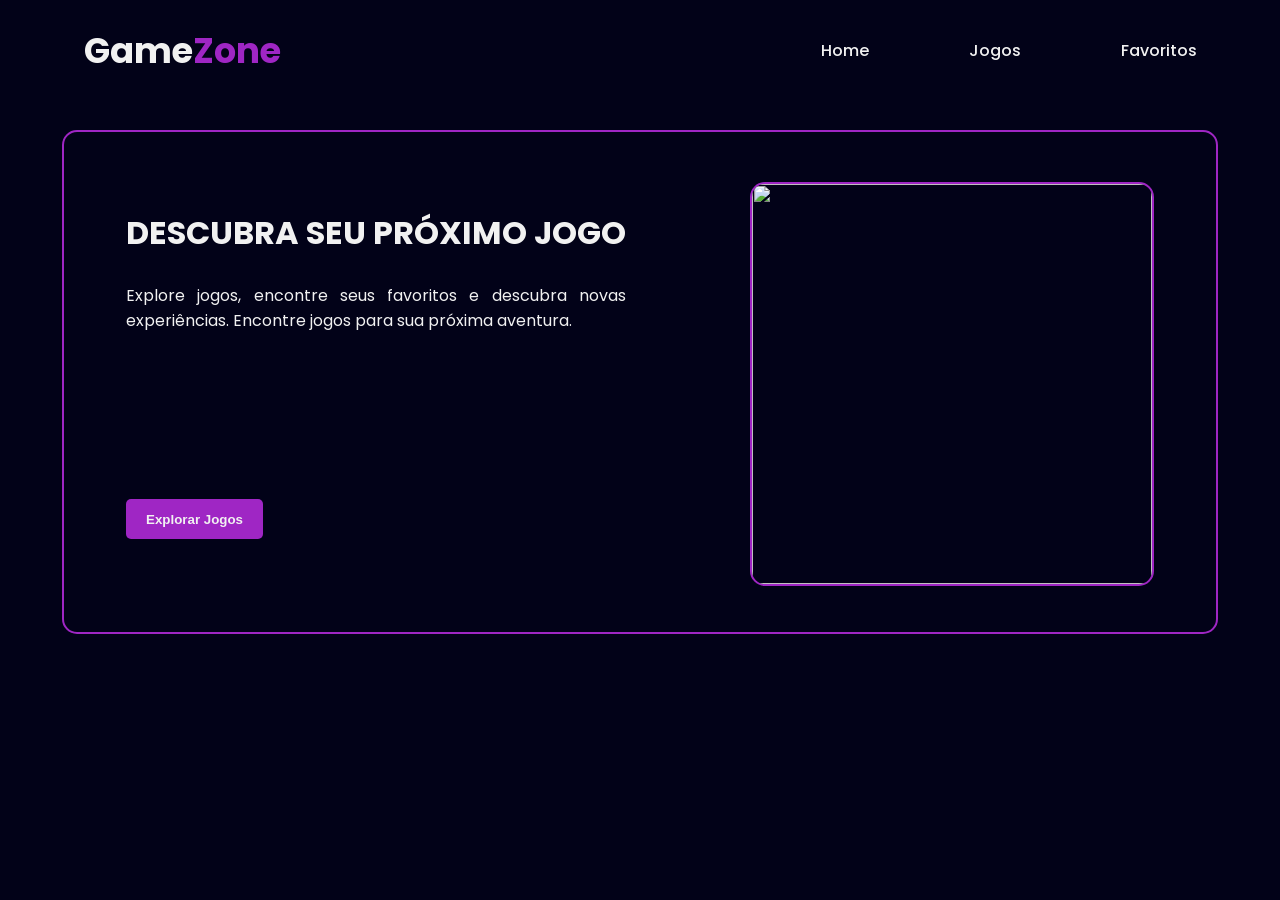
==== index.html @ 62767de3 "Header e Hero principal" ====
<!DOCTYPE html>
<html lang="pt-BR">
<head>
    <meta charset="UTF-8">
    <meta name="viewport" content="width=device-width, initial-scale=1.0">
    <title>GameZone</title>
    <link rel="stylesheet" href="style.css">
    <link rel="preconnect" href="https://fonts.googleapis.com">
    <link rel="preconnect" href="https://fonts.gstatic.com" crossorigin>
    <link href="https://fonts.googleapis.com/css2?family=Poppins:ital,wght@0,100;0,200;0,300;0,400;0,500;0,600;0,700;0,800;0,900;1,100;1,200;1,300;1,400;1,500;1,600;1,700;1,800;1,900&display=swap" rel="stylesheet">
</head>
<body>
    <header>
        <h1 class="texto-logo">Game<span>Zone</span></h1>
        <nav>  
            <ul class="lista-links">
                <li><a  class="link-paginas" href="index.html">Home</a></li>
                <li><a  class="link-paginas" href="pages/jogos.html">Jogos</a></li>
                <li><a  class="link-paginas" href="pages/favoritos.html">Favoritos</a></li>
            </ul>
        </nav>
    </header>

    <main>
        <section class="banner-explorar">
            <div class="conteudo-explorar">
                <h2>DESCUBRA SEU PRÓXIMO JOGO</h2>
                <p>Explore jogos, encontre seus favoritos e descubra novas experiências. Encontre jogos para sua próxima aventura.</p>

                <button class="btn"> Explorar Jogos</button>
            </div>
            <img src="" alt="" class="img-jogoExplorar">
        </section>
        
    </main>
   


</body>
</html
---- style.css ----
body{
    margin: 0;
    padding: 0;
    font-family: 'poppins';
    background-color: #020218;
    color: #f1f1f1;
}

span{
    color: rgb(159, 38, 196);
}

header{
    display: flex;
    justify-content: center;
    align-items: center;
    gap: 500px;
}

.texto-logo{
    font-weight: 700;
    font-size: 2.2em;
}

.lista-links{
    display: flex;
    gap: 100px;
    list-style: none;
}
.link-paginas{
    text-decoration: none;
    color: #f1f1f1;
    font-weight: 500;
    transition: all 0.5s;
}

.link-paginas:hover{
    color: #878787;
}

.banner-explorar{
    height: 500px;
    width: 90%;
    margin: 30px auto;
    border: solid 2px ;
    border-color:  rgb(159, 38, 196);
    border-radius: 15px;
    display: flex;
    justify-content: space-around;
}

.conteudo-explorar{
    margin-top: 50px;
}

.conteudo-explorar h2{
  font-size: 2em;
}

.conteudo-explorar p{
  max-width: 500px;
  text-align: justify;
}

.conteudo-explorar button{
    background-color:  rgb(159, 38, 196);
    border: none;
    border-radius: 5px;
    height: 40px;
    color: #f1f1f1;
    padding: 5px 20px;
    margin-top: 150px;
    transition: all 0.5s;
    font-weight: bold;
}

.conteudo-explorar button:hover{
    color: rgb(159, 38, 196);
    background-color: #dbdbdb;
    border: solid 3px;
    border-color: rgb(159, 38, 196);
    border-radius: 15px 10px;
}

.img-jogoExplorar{
    border: solid 2px ;
    border-color:  rgb(159, 38, 196);
    border-radius: 15px;
    height: 400px;
    width: 400px;
    margin-top: 50px;
}
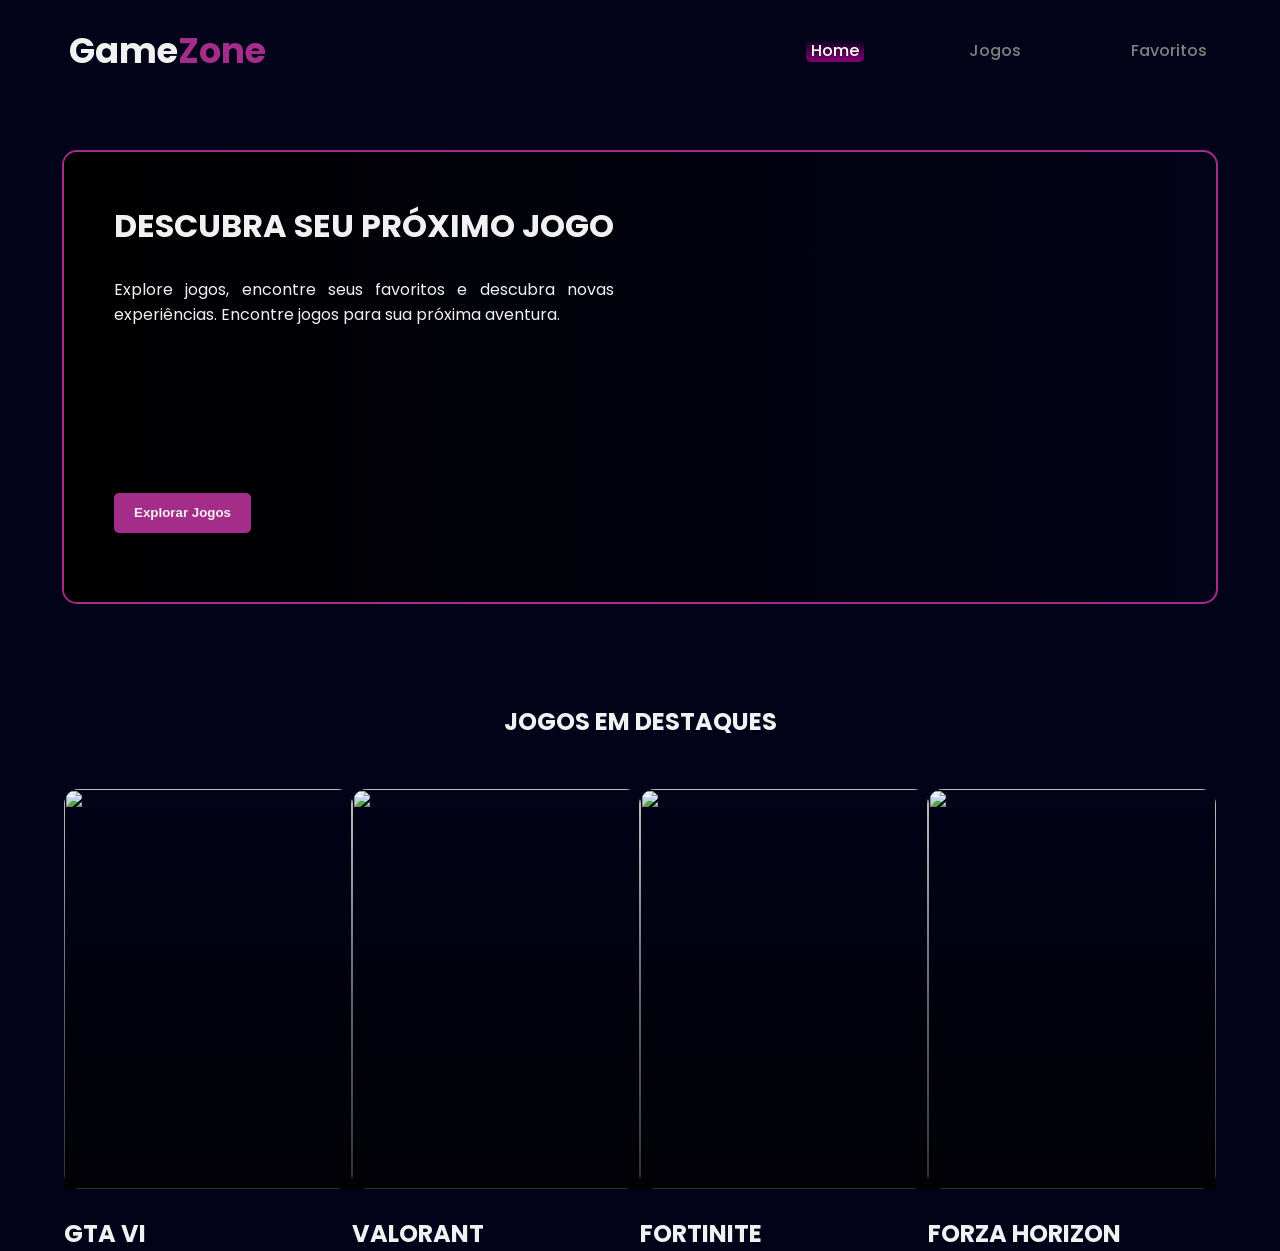
==== commit 21c4d839: "Inicio dos Cards Destaques" ====
--- a/index.html
+++ b/index.html
@@ -14,7 +14,7 @@
         <h1 class="texto-logo">Game<span>Zone</span></h1>
         <nav>  
             <ul class="lista-links">
-                <li><a  class="link-paginas" href="index.html">Home</a></li>
+                <li><a  class="link-paginas ativado" href="index.html">Home</a></li>
                 <li><a  class="link-paginas" href="pages/jogos.html">Jogos</a></li>
                 <li><a  class="link-paginas" href="pages/favoritos.html">Favoritos</a></li>
             </ul>
@@ -29,7 +29,36 @@
 
                 <button class="btn"> Explorar Jogos</button>
             </div>
-            <img src="" alt="" class="img-jogoExplorar">
+        </section>
+
+        <section class="destaques">
+            <h1>JOGOS EM DESTAQUES</h1>
+
+            <article class="cards">
+                <div class="card">
+                    <img src="https://viciados.net/wp-content/uploads/2025/11/GTA-VI-Grand-Theft-Auto-6-Rockstar-Games-Jason-Lucia-Wallpaper-2026-797x448.webp" alt="">
+                    <h2>GTA VI</h2>
+                    <p></p>
+                </div>
+
+                 <div class="card">
+                    <img src="https://i.pinimg.com/736x/05/c6/fc/05c6fcea32c3cf00f5d2c19be14c3beb.jpg" alt="">
+                    <h2>VALORANT</h2>
+                    <p></p>
+                </div>
+
+                <div class="card">
+                    <img src="https://m.media-amazon.com/images/M/MV5BOWJlODRkMDMtYjAxNy00NDEzLTk1MTctZmUyMjc2OTM0N2EwXkEyXkFqcGc@._V1_FMjpg_UX1000_.jpg" alt="">
+                    <h2>FORTINITE</h2>
+                    <p></p>
+                </div>
+
+                <div class="card">
+                    <img src="https://encrypted-tbn0.gstatic.com/images?q=tbn:ANd9GcR3tabDHJ6jqEUUNy_Fo7VwoREbiiMvBc53QCFkuirrHg&s=10" alt="">
+                    <h2>FORZA HORIZON</h2>
+                    <p></p>
+                </div>
+            </article>
         </section>
         
     </main>
--- a/style.css
+++ b/style.css
@@ -7,7 +7,7 @@
 }
 
 span{
-    color: rgb(159, 38, 196);
+    color: #a42d8a;
 }
 
 header{
@@ -29,28 +29,51 @@
 }
 .link-paginas{
     text-decoration: none;
-    color: #f1f1f1;
+    color: #828181;
     font-weight: 500;
     transition: all 0.5s;
+    padding: 0px 5px;
+    border-radius: 5px;
 }
 
 .link-paginas:hover{
-    color: #878787;
+    color: #ffffff;
+    background-image:  linear-gradient(to top,#65636584, #18021100);
+}
+.ativado{
+    color: #ffffff;
+    background-image:  linear-gradient(to top,#ff00c884, #02021800);
 }
 
+.ativado:hover{
+    color: #ffffff;
+    background-image:  linear-gradient(to top,#ff00c884, #02021800);
+}
 .banner-explorar{
-    height: 500px;
+    position: relative;
+    height: 450px;
     width: 90%;
-    margin: 30px auto;
-    border: solid 2px ;
-    border-color:  rgb(159, 38, 196);
+    margin: 50px auto;
+    border: solid 2px;
+    border-color:#a42d8a;
     border-radius: 15px;
-    display: flex;
-    justify-content: space-around;
+    background-image: url(https://cdn.europosters.eu/image/hp/77631.jpg);
+    background-size: cover;
+    background-position: center;
+    overflow: hidden;
+}
+
+.banner-explorar::before{
+    content: "";
+    position: absolute;
+    inset: 0;
+    background: linear-gradient(to right, rgba(0, 0, 0, 1),rgba(0, 0, 0, 0.5),rgba(0, 0, 0, 0));
 }
 
 .conteudo-explorar{
-    margin-top: 50px;
+    position: relative;
+    z-index: 1;
+    margin: 50px 50px;
 }
 
 .conteudo-explorar h2{
@@ -63,7 +86,7 @@
 }
 
 .conteudo-explorar button{
-    background-color:  rgb(159, 38, 196);
+    background-color: #a42d8a;
     border: none;
     border-radius: 5px;
     height: 40px;
@@ -75,18 +98,60 @@
 }
 
 .conteudo-explorar button:hover{
-    color: rgb(159, 38, 196);
-    background-color: #dbdbdb;
+    color: rgb(255, 255, 255);
+    background-color: #dbdbdb00;
     border: solid 3px;
-    border-color: rgb(159, 38, 196);
+    border-color: rgb(251, 249, 252);
     border-radius: 15px 10px;
 }
 
-.img-jogoExplorar{
-    border: solid 2px ;
-    border-color:  rgb(159, 38, 196);
+.destaques{
+    width: 90%;
+    margin: 0 auto;
+}
+
+.destaques h1{
+    text-align: center;
+    margin-top: 100px;
+}
+
+.cards{
+    display: flex;
+    justify-content: space-around;    
+    margin-top: 50px;
+}
+
+.card{
+    width: 300px;
     border-radius: 15px;
     height: 400px;
-    width: 400px;
-    margin-top: 50px;
+    position: relative;
+}
+
+.card::before{
+    content: "";
+    position: absolute;
+    inset: 0;
+    background: linear-gradient(to top, rgba(0, 0, 0, 0.75),rgba(0, 0, 0, 0.45),rgba(0, 0, 0, 0));
+    z-index: 1;
+}
+
+.card img {
+    width: 100%;
+    height: 400px;
+    object-fit: cover;
+    object-position: center;
+    border-radius: 15px;
+    transition: filter 0.3s ease; 
+    filter: blur(0px);
+    z-index: 0;
+    
+}
+.card:hover img{
+    filter: blur(5px);
+}
+
+
+.card h2{
+    
 }
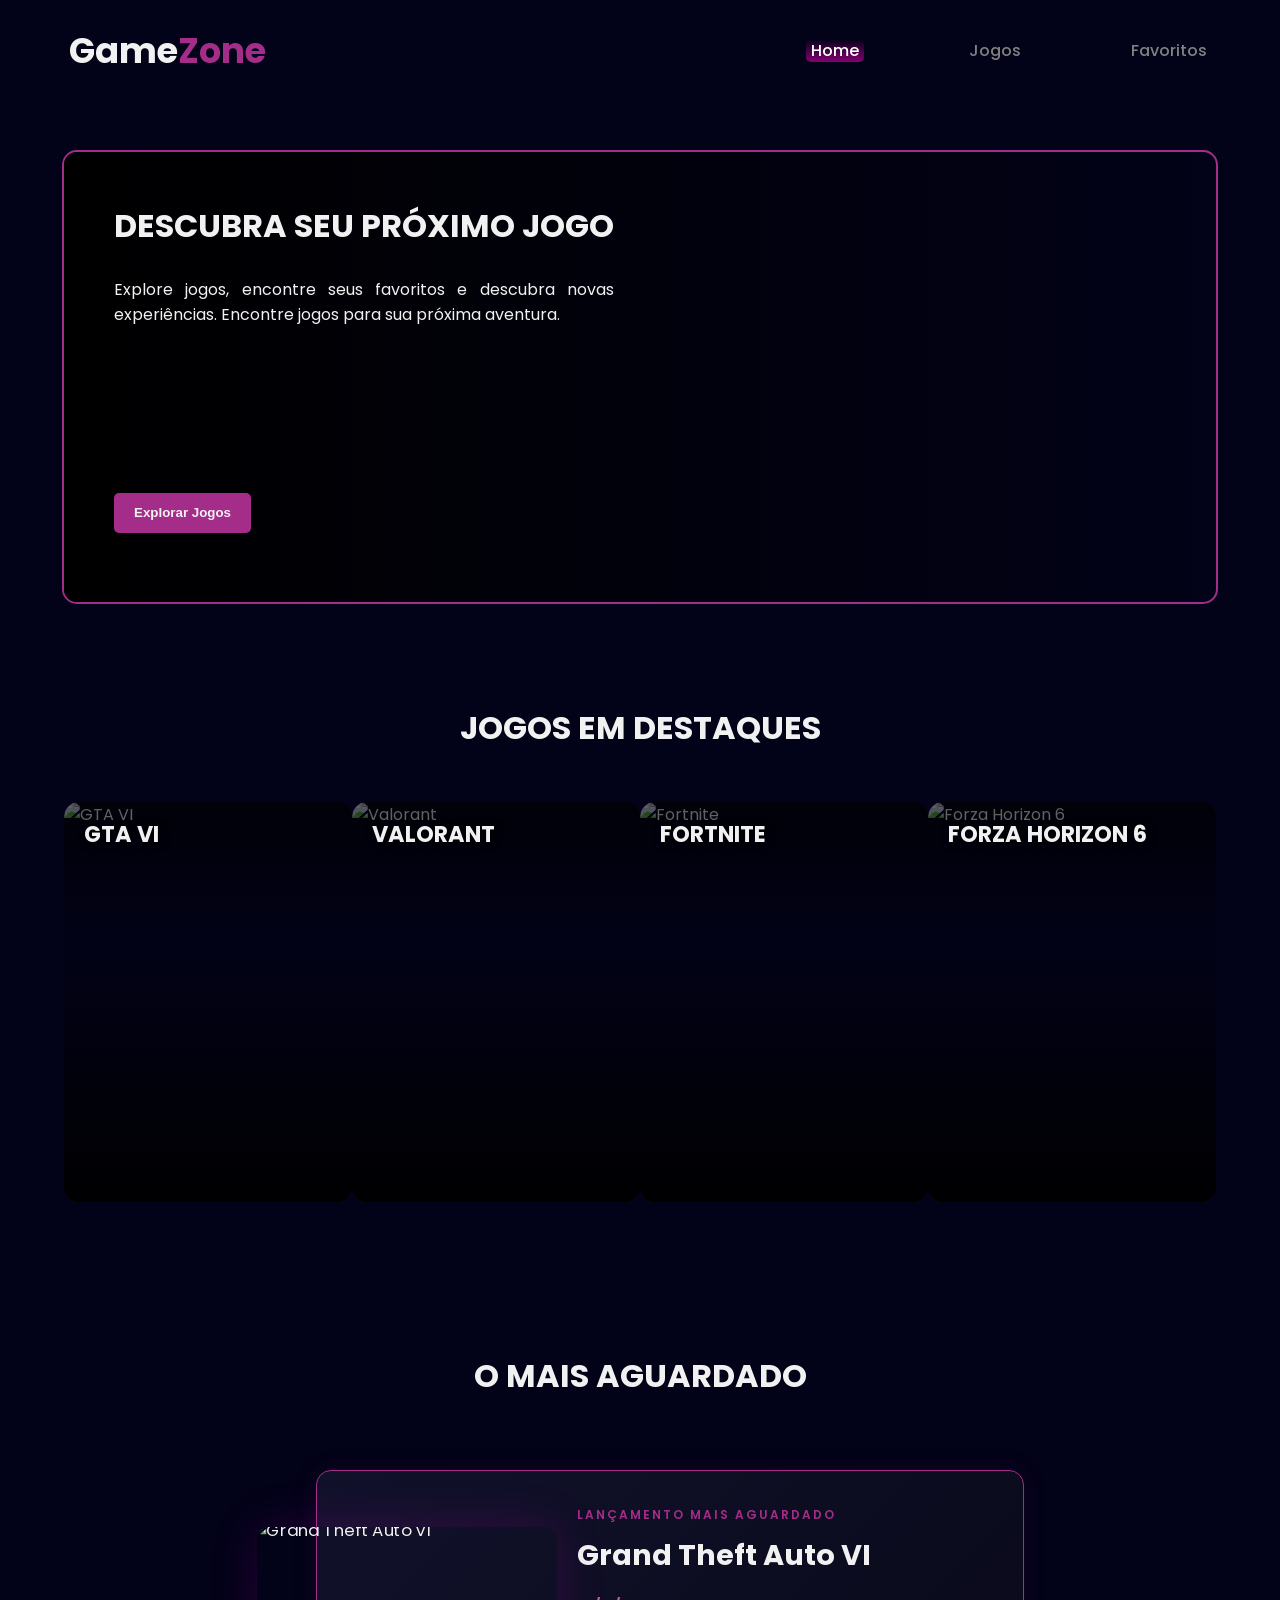
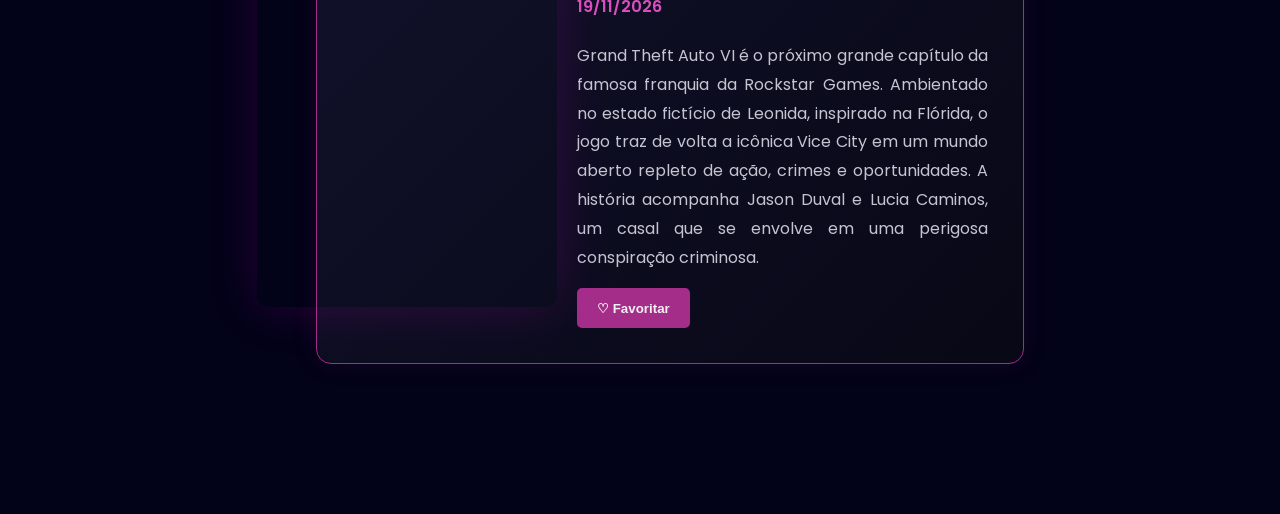
==== commit a42f032e: "Cards finalizados, Nova Section GTA VI, finalizada" ====
--- a/index.html
+++ b/index.html
@@ -1,3 +1,4 @@
+
 <!DOCTYPE html>
 <html lang="pt-BR">
 <head>
@@ -12,11 +13,11 @@
 <body>
     <header>
         <h1 class="texto-logo">Game<span>Zone</span></h1>
-        <nav>  
+        <nav>
             <ul class="lista-links">
-                <li><a  class="link-paginas ativado" href="index.html">Home</a></li>
-                <li><a  class="link-paginas" href="pages/jogos.html">Jogos</a></li>
-                <li><a  class="link-paginas" href="pages/favoritos.html">Favoritos</a></li>
+                <li><a class="link-paginas ativado" href="index.html">Home</a></li>
+                <li><a class="link-paginas" href="pages/jogos.html">Jogos</a></li>
+                <li><a class="link-paginas" href="pages/favoritos.html">Favoritos</a></li>
             </ul>
         </nav>
     </header>
@@ -27,43 +28,65 @@
                 <h2>DESCUBRA SEU PRÓXIMO JOGO</h2>
                 <p>Explore jogos, encontre seus favoritos e descubra novas experiências. Encontre jogos para sua próxima aventura.</p>
 
-                <button class="btn"> Explorar Jogos</button>
+                <button class="btn">Explorar Jogos</button>
             </div>
         </section>
 
         <section class="destaques">
-            <h1>JOGOS EM DESTAQUES</h1>
+            <h2 class="titulo-section">JOGOS EM DESTAQUES</h2>
 
             <article class="cards">
-                <div class="card">
-                    <img src="https://viciados.net/wp-content/uploads/2025/11/GTA-VI-Grand-Theft-Auto-6-Rockstar-Games-Jason-Lucia-Wallpaper-2026-797x448.webp" alt="">
+                <div class="card" data-jogo="gta-vi">
+                    <img src="https://viciados.net/wp-content/uploads/2025/11/GTA-VI-Grand-Theft-Auto-6-Rockstar-Games-Jason-Lucia-Wallpaper-2026-797x448.webp" alt="GTA VI">
                     <h2>GTA VI</h2>
-                    <p></p>
+                    <p>Explore Vice City com Jason e Lucia em uma aventura de mundo aberto repleta de crimes, ação e perigos.</p>
+                    <button class="btn-favorito" type="button" data-jogo="gta-vi">♡ Favoritar</button>
                 </div>
 
-                 <div class="card">
-                    <img src="https://i.pinimg.com/736x/05/c6/fc/05c6fcea32c3cf00f5d2c19be14c3beb.jpg" alt="">
+                <div class="card" data-jogo="valorant">
+                    <img src="https://m.media-amazon.com/images/M/MV5BZmQwMjQ2ZTUtZmM5MC00MTdkLWIxYzgtODU1NzQ4Zjg4NmMxXkEyXkFqcGc@._V1_.jpg" alt="Valorant">
                     <h2>VALORANT</h2>
-                    <p></p>
+                    <p>Forme sua equipe, escolha um agente com habilidades únicas e dispute partidas táticas de tiro.</p>
+                    <button class="btn-favorito" type="button" data-jogo="valorant">♡ Favoritar</button>
                 </div>
 
-                <div class="card">
-                    <img src="https://m.media-amazon.com/images/M/MV5BOWJlODRkMDMtYjAxNy00NDEzLTk1MTctZmUyMjc2OTM0N2EwXkEyXkFqcGc@._V1_FMjpg_UX1000_.jpg" alt="">
-                    <h2>FORTINITE</h2>
-                    <p></p>
+                <div class="card" data-jogo="fortnite">
+                    <img src="https://m.media-amazon.com/images/M/MV5BOWJlODRkMDMtYjAxNy00NDEzLTk1MTctZmUyMjc2OTM0N2EwXkEyXkFqcGc@._V1_FMjpg_UX1000_.jpg" alt="Fortnite">
+                    <h2>FORTNITE</h2>
+                    <p>Caia na ilha, encontre equipamentos, enfrente outros jogadores e lute para ser o último sobrevivente.</p>
+                    <button class="btn-favorito" type="button" data-jogo="fortnite">♡ Favoritar</button>
                 </div>
 
-                <div class="card">
-                    <img src="https://encrypted-tbn0.gstatic.com/images?q=tbn:ANd9GcR3tabDHJ6jqEUUNy_Fo7VwoREbiiMvBc53QCFkuirrHg&s=10" alt="">
-                    <h2>FORZA HORIZON</h2>
-                    <p></p>
+                <div class="card" data-jogo="forza-horizon-6">
+                    <img src="https://encrypted-tbn0.gstatic.com/images?q=tbn:ANd9GcR3tabDHJ6jqEUUNy_Fo7VwoREbiiMvBc53QCFkuirrHg&s=10" alt="Forza Horizon 6">
+                    <h2>FORZA HORIZON 6</h2>
+                    <p>Explore cenários impressionantes, dirija carros incríveis e participe de corridas e desafios automobilísticos.</p>
+                    <button class="btn-favorito" type="button" data-jogo="forza-horizon-6">♡ Favoritar</button>
                 </div>
             </article>
         </section>
-        
+
+        <section class="jogo-Mais-Aguardado">
+            <h2 class="titulo-section">O MAIS AGUARDADO</h2>
+
+            <div class="painel-jogo">
+                <div class="painel-img">
+                    <img src="https://www.rockstargames.com/VI/_next/static/media/Official_Cover_Art_landscape.12.uu2irr.2_a.jpg?akim=1&imdensity=1&imwidth=640" alt="Grand Theft Auto VI">
+                </div>
+
+                <div class="panel-conteudo">
+                    <span class="categoria-jogo">LANÇAMENTO MAIS AGUARDADO</span>
+                    <h2>Grand Theft Auto VI</h2>
+
+                    <p class="data-lancamento">19/11/2026</p>
+
+                    <p>
+                        Grand Theft Auto VI é o próximo grande capítulo da famosa franquia da Rockstar Games. Ambientado no estado fictício de Leonida, inspirado na Flórida, o jogo traz de volta a icônica Vice City em um mundo aberto repleto de ação, crimes e oportunidades. A história acompanha Jason Duval e Lucia Caminos, um casal que se envolve em uma perigosa conspiração criminosa.
+                    </p>
+                    <button class="btn">♡ Favoritar</button>
+                </div>
+            </div>
+        </section>
     </main>
-   
-
-
 </body>
-</html+</html>
--- a/style.css
+++ b/style.css
@@ -1,3 +1,4 @@
+
 body{
     margin: 0;
     padding: 0;
@@ -27,6 +28,7 @@
     gap: 100px;
     list-style: none;
 }
+
 .link-paginas{
     text-decoration: none;
     color: #828181;
@@ -38,17 +40,19 @@
 
 .link-paginas:hover{
     color: #ffffff;
-    background-image:  linear-gradient(to top,#65636584, #18021100);
-}
+    background-image: linear-gradient(to top,#65636584, #18021100);
+}
+
 .ativado{
     color: #ffffff;
-    background-image:  linear-gradient(to top,#ff00c884, #02021800);
+    background-image: linear-gradient(to top,#ff00c884, #02021800);
 }
 
 .ativado:hover{
     color: #ffffff;
-    background-image:  linear-gradient(to top,#ff00c884, #02021800);
-}
+    background-image: linear-gradient(to top,#ff00c884, #02021800);
+}
+
 .banner-explorar{
     position: relative;
     height: 450px;
@@ -77,27 +81,31 @@
 }
 
 .conteudo-explorar h2{
-  font-size: 2em;
+    font-size: 2em;
 }
 
 .conteudo-explorar p{
-  max-width: 500px;
-  text-align: justify;
+    max-width: 500px;
+    text-align: justify;
 }
 
 .conteudo-explorar button{
+    margin-top: 150px;
+}
+
+.btn{
     background-color: #a42d8a;
     border: none;
     border-radius: 5px;
     height: 40px;
     color: #f1f1f1;
     padding: 5px 20px;
-    margin-top: 150px;
     transition: all 0.5s;
     font-weight: bold;
-}
-
-.conteudo-explorar button:hover{
+    cursor: pointer;
+}
+
+.btn:hover{
     color: rgb(255, 255, 255);
     background-color: #dbdbdb00;
     border: solid 3px;
@@ -110,14 +118,15 @@
     margin: 0 auto;
 }
 
-.destaques h1{
+.titulo-section{
     text-align: center;
     margin-top: 100px;
+    font-size: 2em;
 }
 
 .cards{
     display: flex;
-    justify-content: space-around;    
+    justify-content: space-around;
     margin-top: 50px;
 }
 
@@ -126,32 +135,177 @@
     border-radius: 15px;
     height: 400px;
     position: relative;
+    overflow: hidden;
+    transition: box-shadow 0.3s ease, transform 0.3s ease;
+}
+
+.card:hover{
+    box-shadow: 8px 8px 30px rgba(255, 1, 225, 0.25);
+    transform: translateY(-5px);
 }
 
 .card::before{
     content: "";
     position: absolute;
     inset: 0;
-    background: linear-gradient(to top, rgba(0, 0, 0, 0.75),rgba(0, 0, 0, 0.45),rgba(0, 0, 0, 0));
+    background: linear-gradient(
+        to bottom,
+        rgba(0, 0, 0, 0.65),
+        rgba(0, 0, 0, 0.05) 35%,
+        rgba(0, 0, 0, 0.3) 55%,
+        rgba(0, 0, 0, 0.95)
+    );
     z-index: 1;
-}
-
-.card img {
+    pointer-events: none;
+}
+
+.card img{
     width: 100%;
     height: 400px;
     object-fit: cover;
     object-position: center;
     border-radius: 15px;
-    transition: filter 0.3s ease; 
-    filter: blur(0px);
-    z-index: 0;
-    
-}
+    transition: all 0.4s ease;
+    display: block;
+}
+
 .card:hover img{
-    filter: blur(5px);
-}
-
+    filter: grayscale(100%) brightness(0.65);
+    transform: scale(1.05);
+}
 
 .card h2{
-    
+    position: absolute;
+    top: 15px;
+    left: 20px;
+    right: 20px;
+    margin: 0;
+    z-index: 2;
+    font-size: 1.4em;
+    text-shadow: 2px 2px 8px #000000;
+    transition: color 0.3s ease;
+}
+
+.card p{
+    position: absolute;
+    left: 20px;
+    right: 20px;
+    bottom: 65px;
+    margin: 0;
+    z-index: 2;
+    color: #e0e0e0;
+    font-size: 0.9em;
+    line-height: 1.6;
+    opacity: 0;
+    transform: translateY(15px);
+    transition: all 0.4s ease;
+}
+
+.card:hover p{
+    opacity: 1;
+    transform: translateY(0);
+}
+
+.btn-favorito{
+    position: absolute;
+    left: 20px;
+    right: 20px;
+    bottom: 15px;
+    z-index: 3;
+    width: calc(100% - 40px);
+    height: 38px;
+    border: 1px solid #a42d8a;
+    border-radius: 6px;
+    background-color: #a42d8a;
+    color: #ffffff;
+    font-family: 'Poppins';
+    font-weight: 600;
+    cursor: pointer;
+    opacity: 0;
+    transform: translateY(10px);
+    transition: all 0.3s ease;
+}       
+
+.card:hover .btn-favorito{
+    opacity: 1;
+    transform: translateY(0);
+}
+
+.btn-favorito:hover{
+    background-color: #020218;
+    border-color: #d94fbd;
+    box-shadow: 0 0 12px #a42d8a80;
+}
+
+.jogo-Mais-Aguardado {
+    width: 60%;
+    margin: 150px auto;
+}
+
+.painel-jogo {
+    position: relative;
+    display: flex;
+    align-items: center;
+    min-height: 350px;
+    margin: 70px 0 0 60px;
+    padding: 35px 35px 35px 260px;
+    border: 1px solid #a42d8a;
+    border-radius: 15px;
+    background: linear-gradient(135deg, #11112b, #080816);
+    box-shadow: 0 0 25px #a42d8a20;
+}
+
+.painel-img {
+    position: absolute;
+    left: -60px;
+    top: 50%;
+    transform: translateY(-50%);
+    width: 300px;
+    height: 380px;
+    z-index: 2;
+    border-radius: 12px;
+    overflow: hidden;
+    box-shadow: 0 1px 50px rgba(255, 1, 225, 0.15);
+}
+
+.painel-img img {
+    display: block;
+    width: 100%;
+    height: 100%;
+    object-fit: cover;
+    object-position: center;
+    border-radius: 12px;
+    transform: scale(1.05);
+}
+
+.panel-conteudo {
+    flex: 1;
+    min-width: 0;
+}
+
+.categoria-jogo {
+    display: block;
+    color: #a42d8a;
+    font-size: 0.75em;
+    font-weight: 600;
+    letter-spacing: 2px;
+    margin-bottom: 10px;
+}
+
+.panel-conteudo h2 {
+    margin: 0 0 10px;
+    font-size: 1.8em;
+}
+
+.panel-conteudo .data-lancamento {
+    color: #d94fbd;
+    font-weight: 600;
+    margin-bottom: 20px;
+}
+
+.panel-conteudo p {
+    max-width: 550px;
+    color: #c5c5d2;
+    line-height: 1.8;
+    text-align: justify;
 }
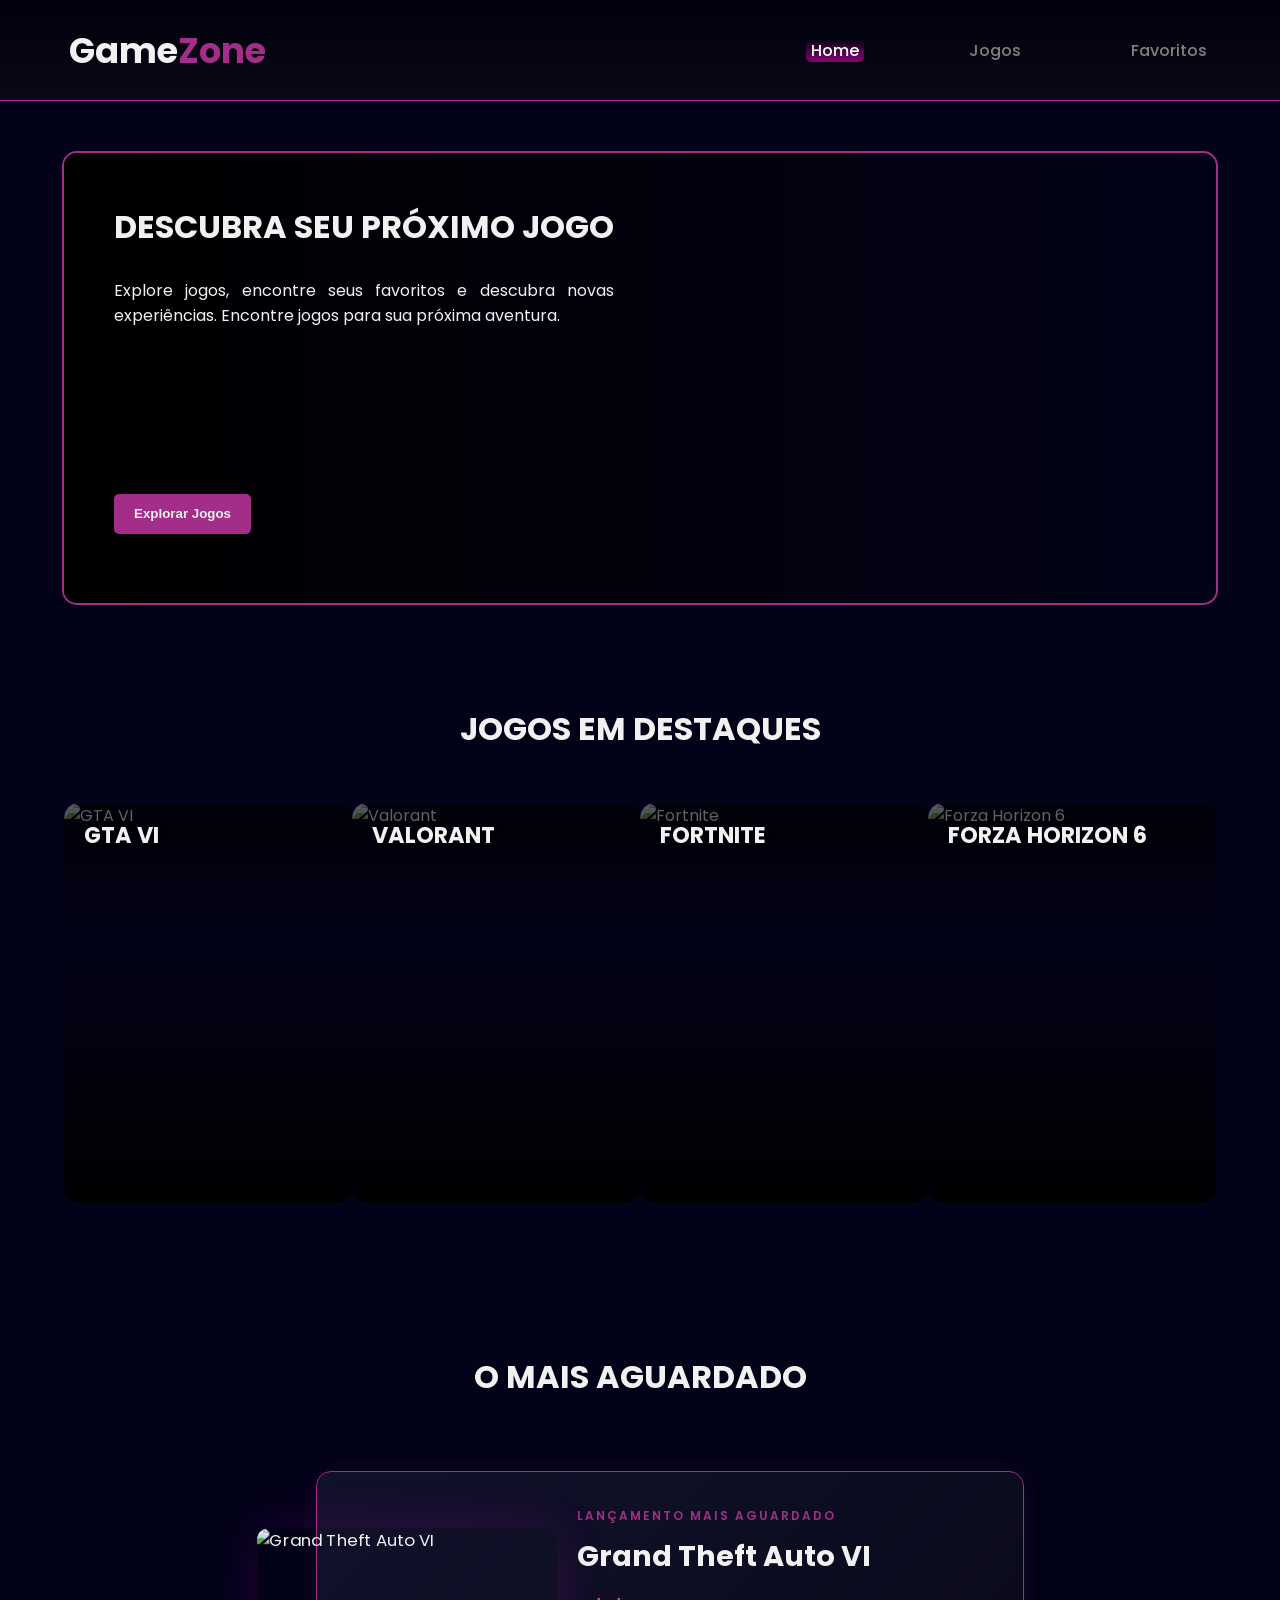
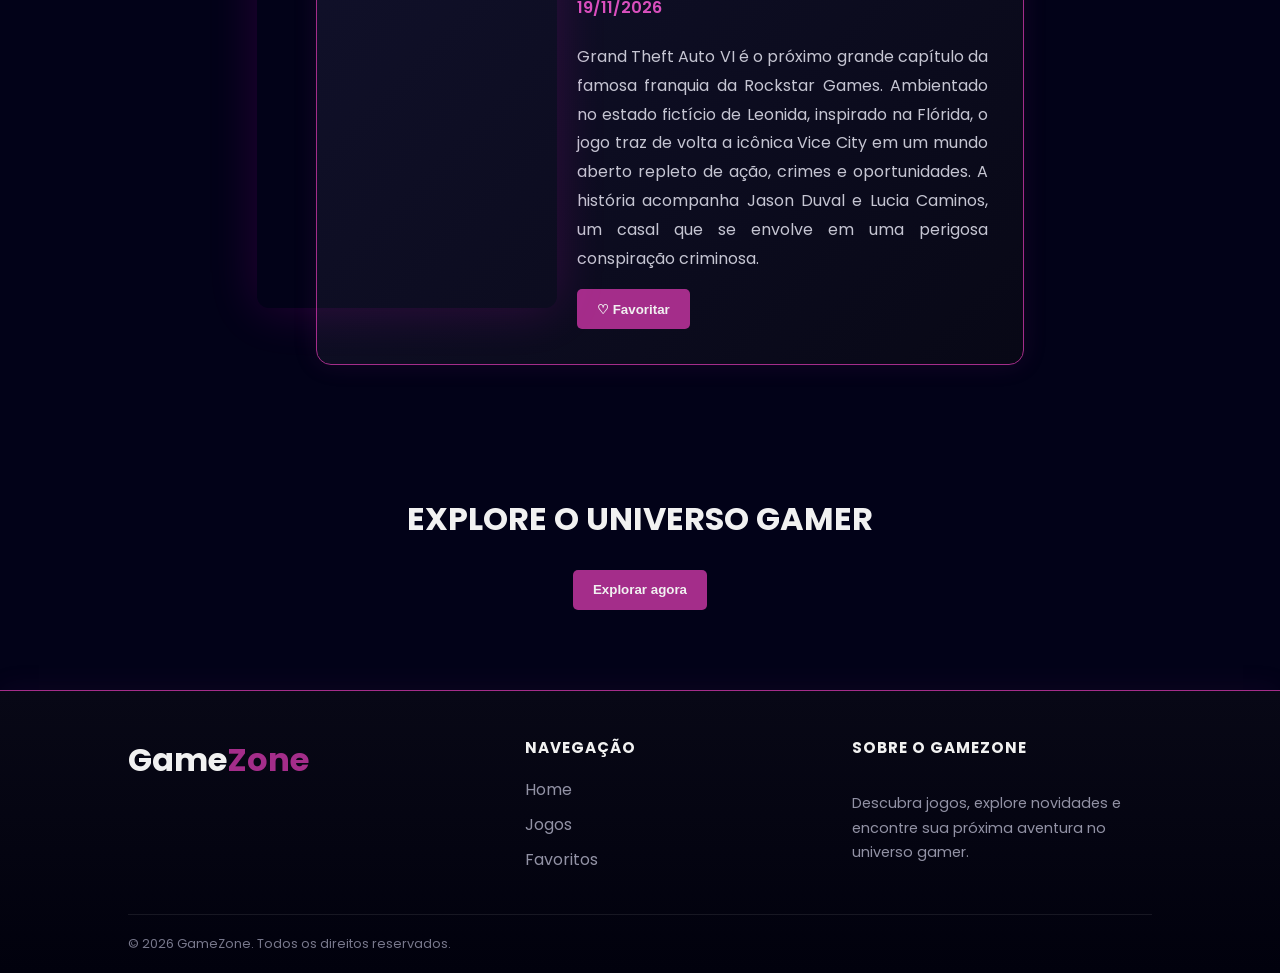
==== commit 0b68d364: "Pagina Home finalizada" ====
--- a/index.html
+++ b/index.html
@@ -75,7 +75,7 @@
                 </div>
 
                 <div class="panel-conteudo">
-                    <span class="categoria-jogo">LANÇAMENTO MAIS AGUARDADO</span>
+                    <span class="legenda-section">LANÇAMENTO MAIS AGUARDADO</span>
                     <h2>Grand Theft Auto VI</h2>
 
                     <p class="data-lancamento">19/11/2026</p>
@@ -87,6 +87,36 @@
                 </div>
             </div>
         </section>
+
+        <section class="ver-mais">
+            <h2 class="titulo-section"> EXPLORE O UNIVERSO GAMER</h2>
+            <button class="btn">Explorar agora</button>
+        </section>
     </main>
+    <footer class="footer">
+        <div class="footer-conteudo">
+
+            <div class="footer-logo">   
+                <h2>Game<span>Zone</span></h2>
+            </div>
+
+            <div class="footer-links">
+                <h3>NAVEGAÇÃO</h3>
+                <a href="index.html">Home</a>
+                <a href="pages/jogos.html">Jogos</a>
+                <a href="pages/favoritos.html">Favoritos</a>
+            </div>
+
+            <div class="footer-sobre">
+                <h3>SOBRE O GAMEZONE</h3>
+                <p>Descubra jogos, explore novidades e encontre sua próxima aventura no universo gamer.</p>
+            </div>
+
+        </div>
+
+        <div class="footer-final">
+            <p>© 2026 GameZone. Todos os direitos reservados.</p>
+        </div>
+    </footer>
 </body>
 </html>
--- a/style.css
+++ b/style.css
@@ -12,10 +12,17 @@
 }
 
 header{
+    position: sticky;
+    z-index: 10;
+
+    top: 0;
     display: flex;
     justify-content: center;
     align-items: center;
     gap: 500px;
+    background: linear-gradient(to top, #080816, #01010d);
+    border-bottom: 1px solid #a42d8a;
+    box-shadow: 0 -5px 25px #a42d8a10;
 }
 
 .texto-logo{
@@ -148,13 +155,7 @@
     content: "";
     position: absolute;
     inset: 0;
-    background: linear-gradient(
-        to bottom,
-        rgba(0, 0, 0, 0.65),
-        rgba(0, 0, 0, 0.05) 35%,
-        rgba(0, 0, 0, 0.3) 55%,
-        rgba(0, 0, 0, 0.95)
-    );
+    background: linear-gradient(to bottom,rgba(0, 0, 0, 0.65),rgba(0, 0, 0, 0.05) 35%,rgba(0, 0, 0, 0.3) 55%,rgba(0, 0, 0, 0.95));
     z-index: 1;
     pointer-events: none;
 }
@@ -170,7 +171,7 @@
 }
 
 .card:hover img{
-    filter: grayscale(100%) brightness(0.65);
+    filter: grayscale(100%);
     transform: scale(1.05);
 }
 
@@ -183,7 +184,6 @@
     z-index: 2;
     font-size: 1.4em;
     text-shadow: 2px 2px 8px #000000;
-    transition: color 0.3s ease;
 }
 
 .card p{
@@ -269,7 +269,6 @@
 }
 
 .painel-img img {
-    display: block;
     width: 100%;
     height: 100%;
     object-fit: cover;
@@ -280,10 +279,9 @@
 
 .panel-conteudo {
     flex: 1;
-    min-width: 0;
-}
-
-.categoria-jogo {
+}
+
+.legenda-section{
     display: block;
     color: #a42d8a;
     font-size: 0.75em;
@@ -308,4 +306,89 @@
     color: #c5c5d2;
     line-height: 1.8;
     text-align: justify;
-}+}
+
+.ver-mais{
+    width: 90%;
+    margin: -120px auto;
+    display: flex;
+    flex-direction: column;
+    justify-content: center;
+    align-items: center;
+}
+
+.footer {
+    margin-top: 200px;
+    padding: 45px 10% 20px;
+    background: linear-gradient(to bottom, #080816, #01010d);
+    border-top: 1px solid #a42d8a;
+    box-shadow: 0 -5px 25px #a42d8a10;
+}
+
+.footer-conteudo {
+    display: flex;
+    justify-content: space-between;
+    gap: 50px;
+    padding-bottom: 35px;
+}
+
+.footer-logo h2 {
+    margin: 0 0 10px;
+    font-size: 2em;
+    font-weight: 700;
+}
+
+.footer-logo span,
+.footer-final span {
+    color: #a42d8a;
+}
+
+.footer-logo p,
+.footer-sobre p {
+    max-width: 300px;
+    color: #9292a5;
+    font-size: 0.9em;
+    line-height: 1.7;
+}
+
+.footer-links,
+.footer-sobre {
+    display: flex;
+    flex-direction: column;
+    gap: 10px;
+}
+
+.footer-links h3,
+.footer-sobre h3 {
+    margin: 0 0 8px;
+    font-size: 0.95em;
+    letter-spacing: 1px;
+}
+
+.footer-links a {
+    width: fit-content;
+    color: #9292a5;
+    text-decoration: none;
+    transition: color 0.3s ease;
+}
+
+.footer-links a:hover {
+    color: #d94fbd;
+}
+
+.footer-final {
+    display: flex;
+    justify-content: space-between;
+    align-items: center;
+    gap: 15px;
+    padding-top: 20px;
+    border-top: 1px solid #ffffff15;
+    color: #77778b;
+    font-size: 0.8em;
+}
+
+.footer-final p {
+    margin: 0;
+}
+
+
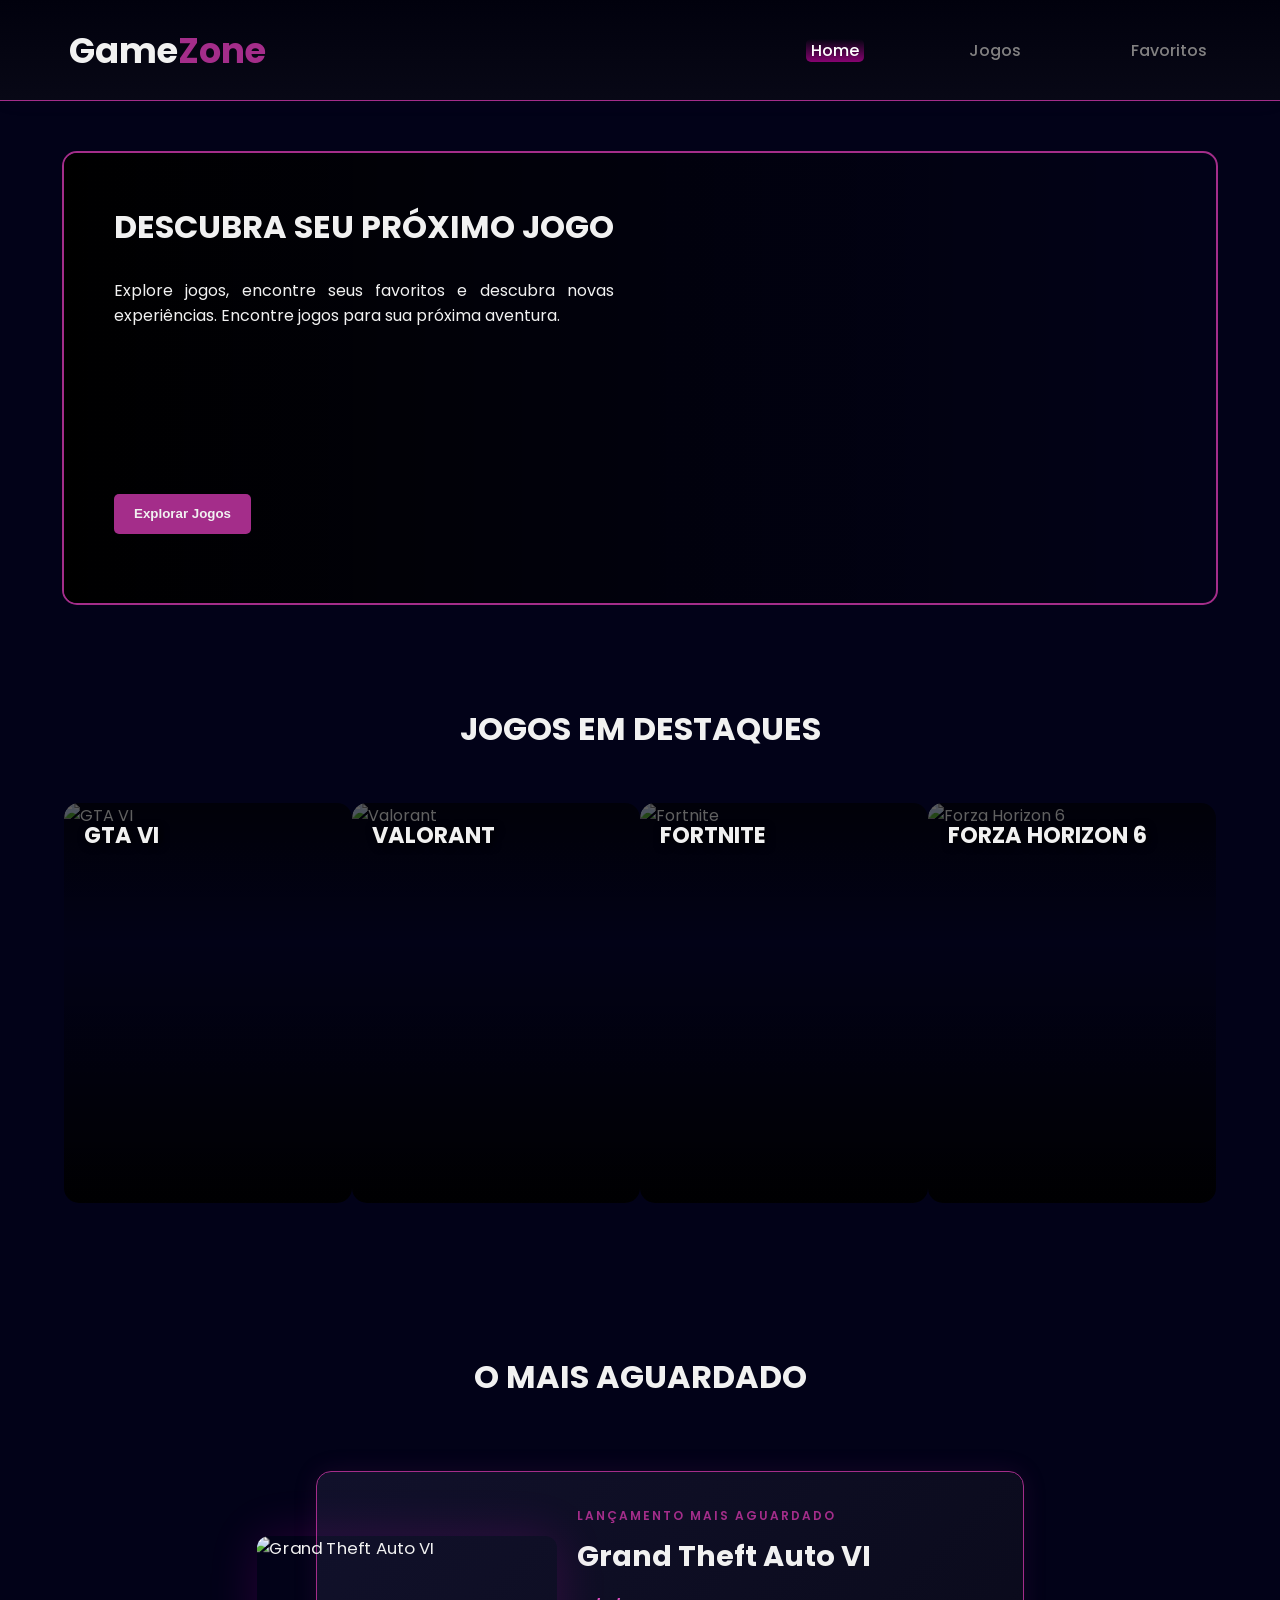
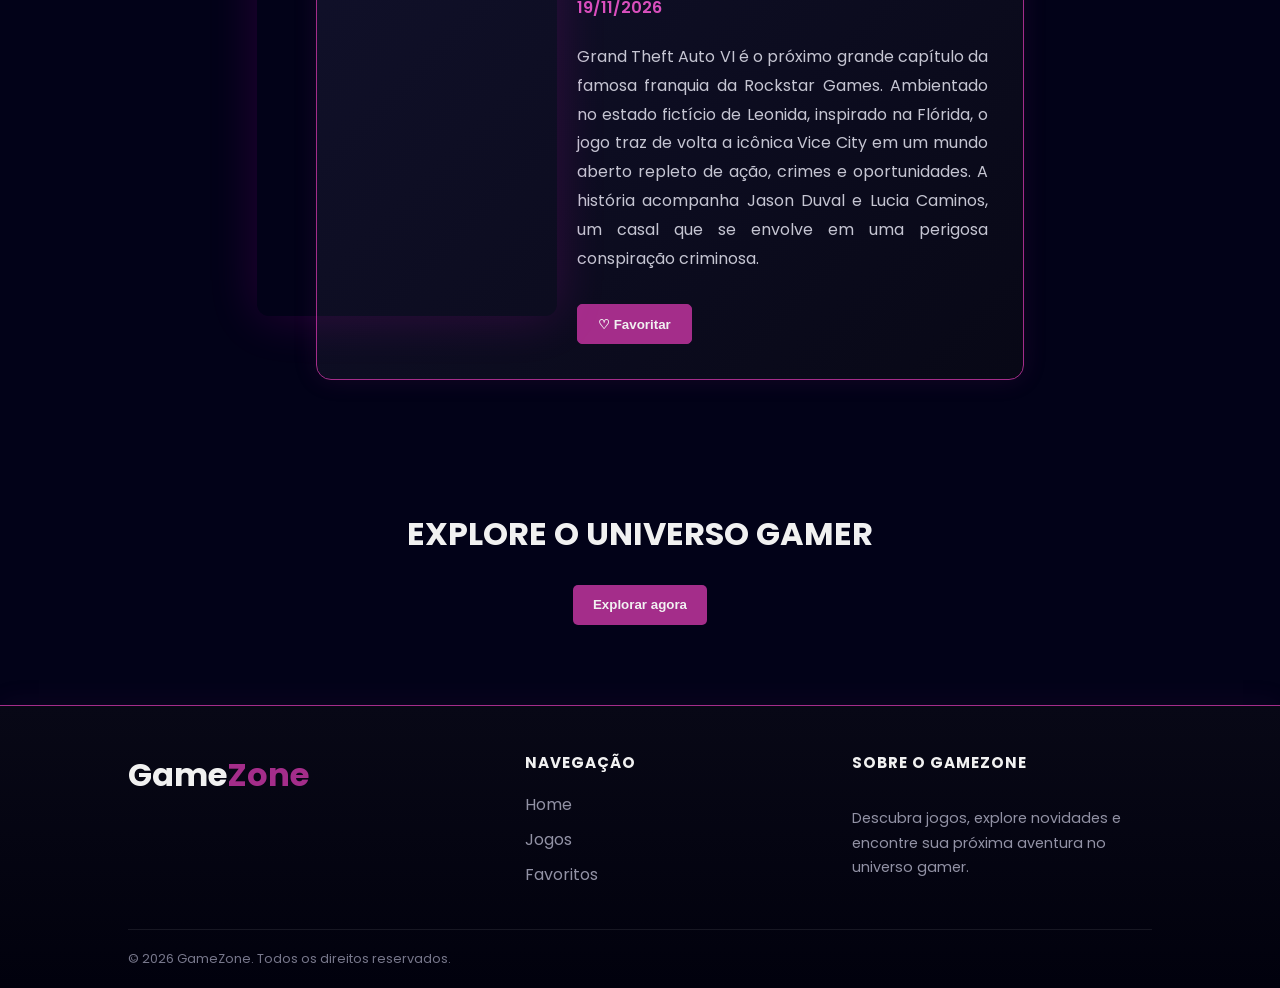
==== commit 8853d41c: "Sistema de Favorito pagina Home" ====
--- a/index.html
+++ b/index.html
@@ -1,11 +1,10 @@
-
 <!DOCTYPE html>
 <html lang="pt-BR">
 <head>
     <meta charset="UTF-8">
     <meta name="viewport" content="width=device-width, initial-scale=1.0">
     <title>GameZone</title>
-    <link rel="stylesheet" href="style.css">
+    <link rel="stylesheet" href="CSS/style.css">
     <link rel="preconnect" href="https://fonts.googleapis.com">
     <link rel="preconnect" href="https://fonts.gstatic.com" crossorigin>
     <link href="https://fonts.googleapis.com/css2?family=Poppins:ital,wght@0,100;0,200;0,300;0,400;0,500;0,600;0,700;0,800;0,900;1,100;1,200;1,300;1,400;1,500;1,600;1,700;1,800;1,900&display=swap" rel="stylesheet">
@@ -83,7 +82,7 @@
                     <p>
                         Grand Theft Auto VI é o próximo grande capítulo da famosa franquia da Rockstar Games. Ambientado no estado fictício de Leonida, inspirado na Flórida, o jogo traz de volta a icônica Vice City em um mundo aberto repleto de ação, crimes e oportunidades. A história acompanha Jason Duval e Lucia Caminos, um casal que se envolve em uma perigosa conspiração criminosa.
                     </p>
-                    <button class="btn">♡ Favoritar</button>
+                    <button class="btn btn-favorito-painel"  type="button" data-jogo="gta-vi">♡ Favoritar</button>
                 </div>
             </div>
         </section>
@@ -118,5 +117,6 @@
             <p>© 2026 GameZone. Todos os direitos reservados.</p>
         </div>
     </footer>
+    <script src="scripts/script.js"></script>
 </body>
 </html>
--- a/CSS/style.css
+++ b/CSS/style.css
@@ -0,0 +1,409 @@
+body{
+    margin: 0;
+    padding: 0;
+    font-family: 'poppins';
+    background-color: #020218;
+    color: #f1f1f1;
+}
+
+span{
+    color: #a42d8a;
+}
+
+header{
+    position: sticky;
+    z-index: 10;
+
+    top: 0;
+    display: flex;
+    justify-content: center;
+    align-items: center;
+    gap: 500px;
+    background: linear-gradient(to top, #080816, #01010d);
+    border-bottom: 1px solid #a42d8a;
+    box-shadow: 0 -5px 25px #a42d8a10;
+}
+
+.texto-logo{
+    font-weight: 700;
+    font-size: 2.2em;
+}
+
+.lista-links{
+    display: flex;
+    gap: 100px;
+    list-style: none;
+}
+
+.link-paginas{
+    text-decoration: none;
+    color: #828181;
+    font-weight: 500;
+    transition: all 0.5s;
+    padding: 0px 5px;
+    border-radius: 5px;
+}
+
+.link-paginas:hover{
+    color: #ffffff;
+    background-image: linear-gradient(to top,#65636584, #18021100);
+}
+
+.ativado{
+    color: #ffffff;
+    background-image: linear-gradient(to top,#ff00c884, #02021800);
+}
+
+.ativado:hover{
+    color: #ffffff;
+    background-image: linear-gradient(to top,#ff00c884, #02021800);
+}
+
+.banner-explorar{
+    position: relative;
+    height: 450px;
+    width: 90%;
+    margin: 50px auto;
+    border: solid 2px;
+    border-color:#a42d8a;
+    border-radius: 15px;
+    background-image: url(https://cdn.europosters.eu/image/hp/77631.jpg);
+    background-size: cover;
+    background-position: center;
+    overflow: hidden;
+}
+
+.banner-explorar::before{
+    content: "";
+    position: absolute;
+    inset: 0;
+    background: linear-gradient(to right, rgba(0, 0, 0, 1),rgba(0, 0, 0, 0.5),rgba(0, 0, 0, 0));
+}
+
+.conteudo-explorar{
+    position: relative;
+    z-index: 1;
+    margin: 50px 50px;
+}
+
+.conteudo-explorar h2{
+    font-size: 2em;
+}
+
+.conteudo-explorar p{
+    max-width: 500px;
+    text-align: justify;
+}
+
+.conteudo-explorar button{
+    margin-top: 150px;
+}
+
+.btn{
+    background-color: #a42d8a;
+    border: none;
+    border-radius: 5px;
+    height: 40px;
+    color: #f1f1f1;
+    padding: 5px 20px;
+    transition: all 0.5s;
+    font-weight: bold;
+    cursor: pointer;
+}
+
+.btn:hover{
+    color: rgb(255, 255, 255);
+    background-color: #dbdbdb00;
+    border: solid 3px;
+    border-color: rgb(251, 249, 252);
+    border-radius: 15px 10px;
+}
+
+.destaques{
+    width: 90%;
+    margin: 0 auto;
+}
+
+.titulo-section{
+    text-align: center;
+    margin-top: 100px;
+    font-size: 2em;
+}
+
+.cards{
+    display: flex;
+    justify-content: space-around;
+    margin-top: 50px;
+}
+
+.card{
+    width: 300px;
+    border-radius: 15px;
+    height: 400px;
+    position: relative;
+    overflow: hidden;
+    transition: box-shadow 0.3s ease, transform 0.3s ease;
+}
+
+.card:hover{
+    box-shadow: 8px 8px 30px rgba(255, 1, 225, 0.25);
+    transform: translateY(-5px);
+}
+
+.card::before{
+    content: "";
+    position: absolute;
+    inset: 0;
+    background: linear-gradient(to bottom,rgba(0, 0, 0, 0.65),rgba(0, 0, 0, 0.05) 35%,rgba(0, 0, 0, 0.3) 55%,rgba(0, 0, 0, 0.95));
+    z-index: 1;
+    pointer-events: none;
+}
+
+.card img{
+    width: 100%;
+    height: 400px;
+    object-fit: cover;
+    object-position: center;
+    border-radius: 15px;
+    transition: all 0.4s ease;
+    display: block;
+}
+
+.card:hover img{
+    filter: grayscale(100%);
+    transform: scale(1.05);
+}
+
+.card h2{
+    position: absolute;
+    top: 15px;
+    left: 20px;
+    right: 20px;
+    margin: 0;
+    z-index: 2;
+    font-size: 1.4em;
+    text-shadow: 2px 2px 8px #000000;
+}
+
+.card p{
+    position: absolute;
+    left: 20px;
+    right: 20px;
+    bottom: 65px;
+    margin: 0;
+    z-index: 2;
+    color: #e0e0e0;
+    font-size: 0.9em;
+    line-height: 1.6;
+    opacity: 0;
+    transform: translateY(15px);
+    transition: all 0.4s ease;
+}
+
+.card:hover p{
+    opacity: 1;
+    transform: translateY(0);
+}
+
+.btn-favorito{
+    position: absolute;
+    left: 20px;
+    right: 20px;
+    bottom: 15px;
+    z-index: 3;
+    width: calc(100% - 40px);
+    height: 38px;
+    border: 1px solid #a42d8a;
+    border-radius: 6px;
+    background-color: #a42d8a;
+    color: #ffffff;
+    font-family: 'Poppins';
+    font-weight: 600;
+    cursor: pointer;
+    opacity: 0;
+    transform: translateY(10px);
+    transition: all 0.3s ease;
+}       
+
+.card:hover .btn-favorito{
+    opacity: 1;
+    transform: translateY(0);
+}
+
+.btn-favorito:hover{
+    background-color: #020218;
+    border-color: #d94fbd;
+    box-shadow: 0 0 12px #a42d8a80;
+}
+
+.jogo-Mais-Aguardado {
+    width: 60%;
+    margin: 150px auto;
+}
+
+.painel-jogo {
+    position: relative;
+    display: flex;
+    align-items: center;
+    min-height: 350px;
+    margin: 70px 0 0 60px;
+    padding: 35px 35px 35px 260px;
+    border: 1px solid #a42d8a;
+    border-radius: 15px;
+    background: linear-gradient(135deg, #11112b, #080816);
+    box-shadow: 0 0 25px #a42d8a20;
+}
+
+.painel-img {
+    position: absolute;
+    left: -60px;
+    top: 50%;
+    transform: translateY(-50%);
+    width: 300px;
+    height: 380px;
+    z-index: 2;
+    border-radius: 12px;
+    overflow: hidden;
+    box-shadow: 0 1px 50px rgba(255, 1, 225, 0.15);
+}
+
+.painel-img img {
+    width: 100%;
+    height: 100%;
+    object-fit: cover;
+    object-position: center;
+    border-radius: 12px;
+    transform: scale(1.05);
+}
+
+.panel-conteudo {
+    flex: 1;
+}
+
+.legenda-section{
+    display: block;
+    color: #a42d8a;
+    font-size: 0.75em;
+    font-weight: 600;
+    letter-spacing: 2px;
+    margin-bottom: 10px;
+}
+
+.panel-conteudo h2 {
+    margin: 0 0 10px;
+    font-size: 1.8em;
+}
+
+.panel-conteudo .data-lancamento {
+    color: #d94fbd;
+    font-weight: 600;
+    margin-bottom: 20px;
+}
+
+.panel-conteudo p {
+    max-width: 550px;
+    color: #c5c5d2;
+    line-height: 1.8;
+    text-align: justify;
+}
+
+.btn-favorito-painel {
+    margin-top: 15px;
+    border: 1px solid #a42d8a;
+}
+
+.btn-favorito-painel.favoritado {
+    background-color: #020218;
+    border-color: #d94fbd;
+    color: #ffffff;
+}
+
+.btn-favorito.favoritado {
+    background-color: #020218;
+    border-color: #d94fbd;
+    color: #ffffff;
+}
+
+.ver-mais{
+    width: 90%;
+    margin: -120px auto;
+    display: flex;
+    flex-direction: column;
+    justify-content: center;
+    align-items: center;
+}
+
+.footer {
+    margin-top: 200px;
+    padding: 45px 10% 20px;
+    background: linear-gradient(to bottom, #080816, #01010d);
+    border-top: 1px solid #a42d8a;
+    box-shadow: 0 -5px 25px #a42d8a10;
+}
+
+.footer-conteudo {
+    display: flex;
+    justify-content: space-between;
+    gap: 50px;
+    padding-bottom: 35px;
+}
+
+.footer-logo h2 {
+    margin: 0 0 10px;
+    font-size: 2em;
+    font-weight: 700;
+}
+
+.footer-logo span,
+.footer-final span {
+    color: #a42d8a;
+}
+
+.footer-logo p,
+.footer-sobre p {
+    max-width: 300px;
+    color: #9292a5;
+    font-size: 0.9em;
+    line-height: 1.7;
+}
+
+.footer-links,
+.footer-sobre {
+    display: flex;
+    flex-direction: column;
+    gap: 10px;
+}
+
+.footer-links h3,
+.footer-sobre h3 {
+    margin: 0 0 8px;
+    font-size: 0.95em;
+    letter-spacing: 1px;
+}
+
+.footer-links a {
+    width: fit-content;
+    color: #9292a5;
+    text-decoration: none;
+    transition: color 0.3s ease;
+}
+
+.footer-links a:hover {
+    color: #d94fbd;
+}
+
+.footer-final {
+    display: flex;
+    justify-content: space-between;
+    align-items: center;
+    gap: 15px;
+    padding-top: 20px;
+    border-top: 1px solid #ffffff15;
+    color: #77778b;
+    font-size: 0.8em;
+}
+
+.footer-final p {
+    margin: 0;
+}
+
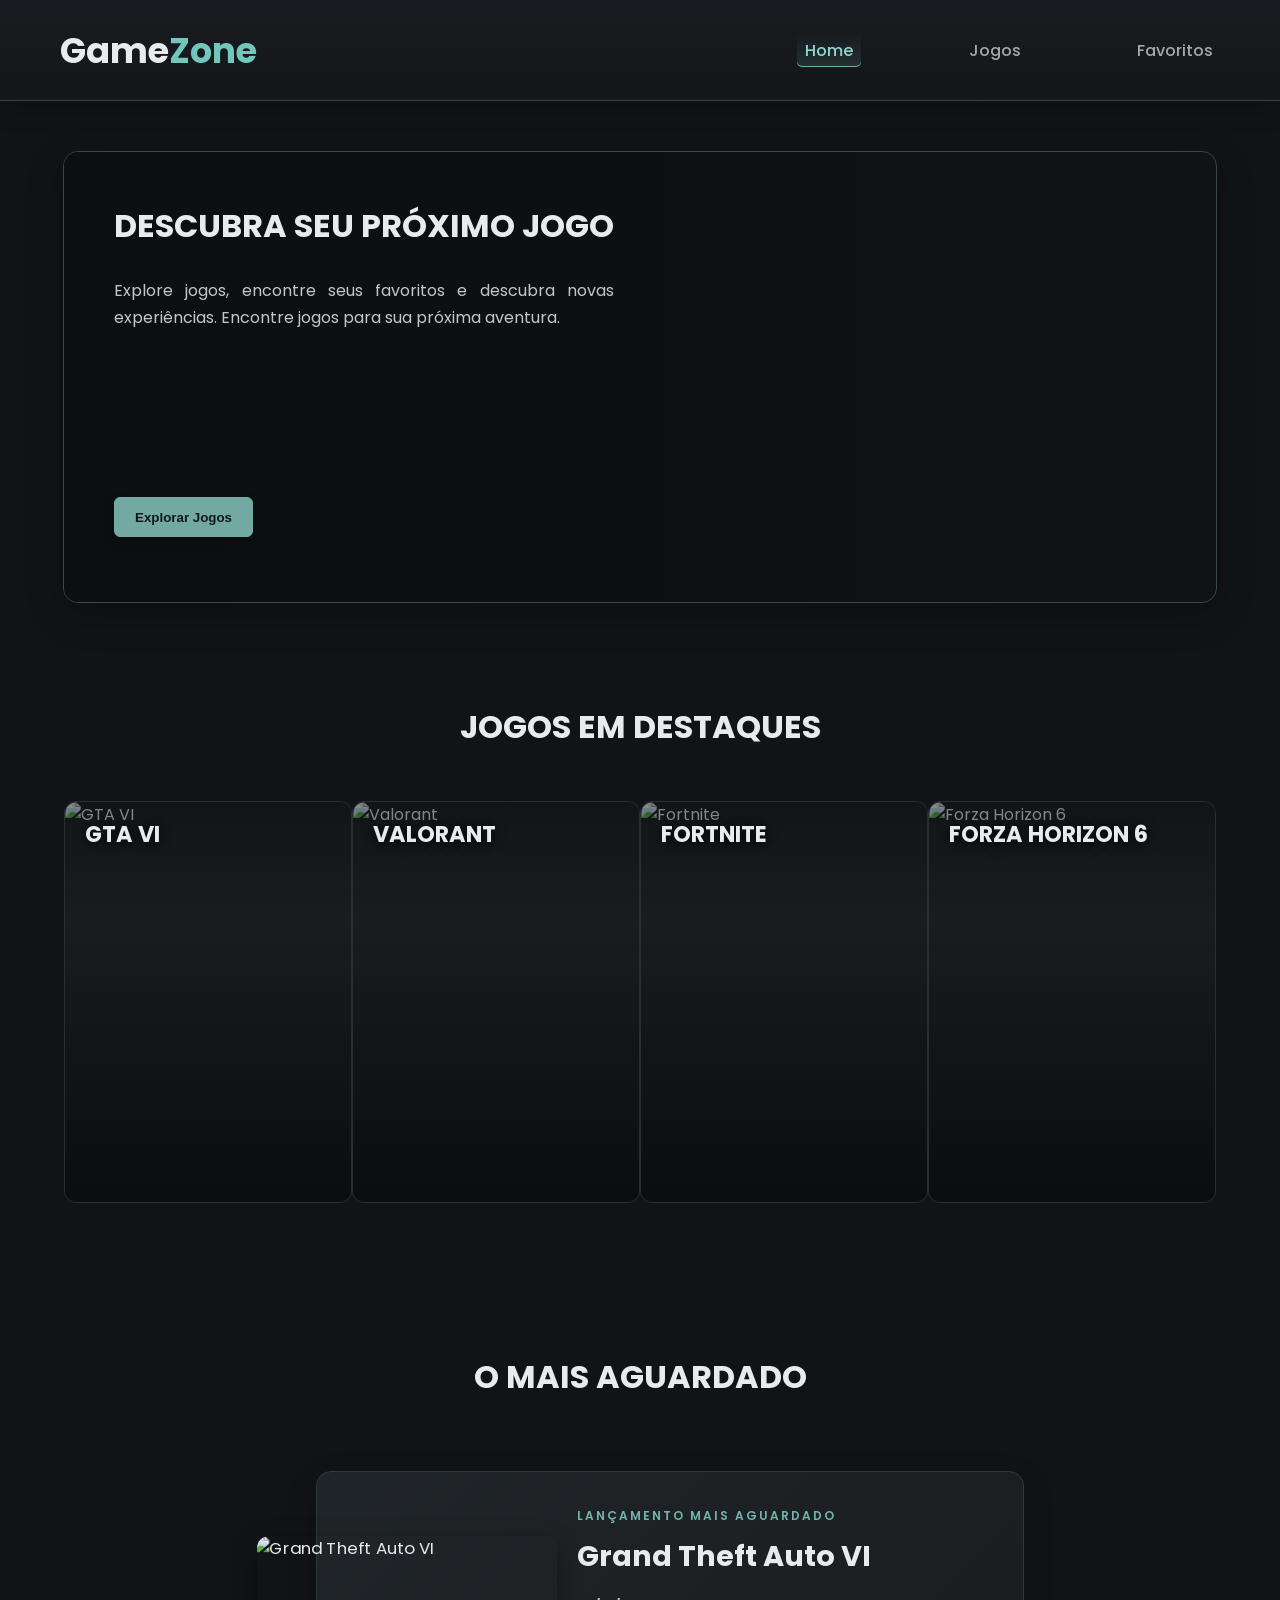
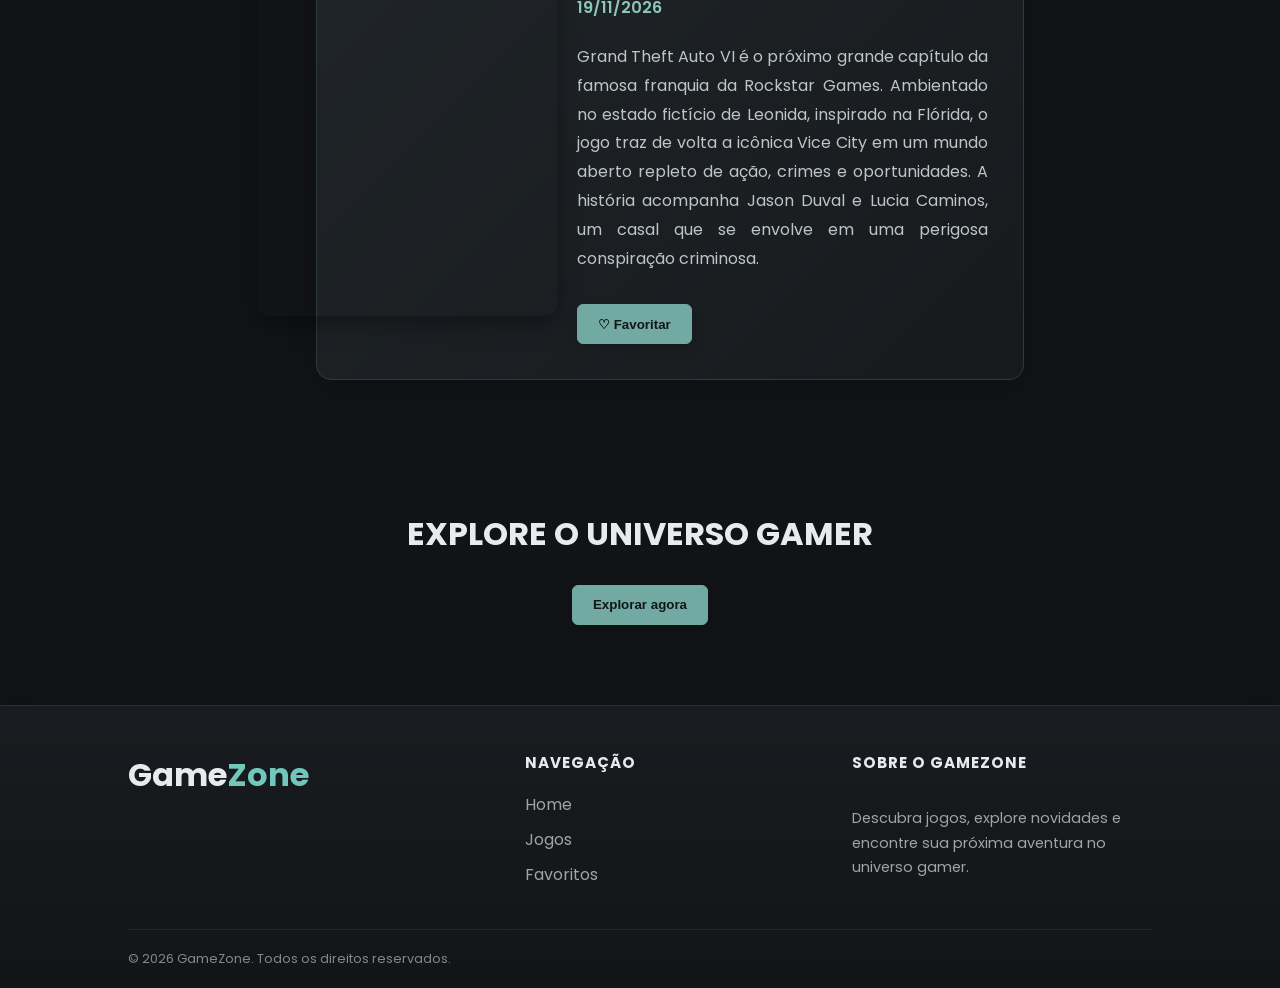
==== commit caa618eb: "Troca de cores" ====
--- a/index.html
+++ b/index.html
@@ -39,28 +39,28 @@
                     <img src="https://viciados.net/wp-content/uploads/2025/11/GTA-VI-Grand-Theft-Auto-6-Rockstar-Games-Jason-Lucia-Wallpaper-2026-797x448.webp" alt="GTA VI">
                     <h2>GTA VI</h2>
                     <p>Explore Vice City com Jason e Lucia em uma aventura de mundo aberto repleta de crimes, ação e perigos.</p>
-                    <button class="btn-favorito" type="button" data-jogo="gta-vi">♡ Favoritar</button>
+                    <button class="btn-favorito" type="button" data-jogo="gta-vi">Favoritar</button>
                 </div>
 
                 <div class="card" data-jogo="valorant">
                     <img src="https://m.media-amazon.com/images/M/MV5BZmQwMjQ2ZTUtZmM5MC00MTdkLWIxYzgtODU1NzQ4Zjg4NmMxXkEyXkFqcGc@._V1_.jpg" alt="Valorant">
                     <h2>VALORANT</h2>
                     <p>Forme sua equipe, escolha um agente com habilidades únicas e dispute partidas táticas de tiro.</p>
-                    <button class="btn-favorito" type="button" data-jogo="valorant">♡ Favoritar</button>
+                    <button class="btn-favorito" type="button" data-jogo="valorant">Favoritar</button>
                 </div>
 
                 <div class="card" data-jogo="fortnite">
                     <img src="https://m.media-amazon.com/images/M/MV5BOWJlODRkMDMtYjAxNy00NDEzLTk1MTctZmUyMjc2OTM0N2EwXkEyXkFqcGc@._V1_FMjpg_UX1000_.jpg" alt="Fortnite">
                     <h2>FORTNITE</h2>
                     <p>Caia na ilha, encontre equipamentos, enfrente outros jogadores e lute para ser o último sobrevivente.</p>
-                    <button class="btn-favorito" type="button" data-jogo="fortnite">♡ Favoritar</button>
+                    <button class="btn-favorito" type="button" data-jogo="fortnite">Favoritar</button>
                 </div>
 
                 <div class="card" data-jogo="forza-horizon-6">
                     <img src="https://encrypted-tbn0.gstatic.com/images?q=tbn:ANd9GcR3tabDHJ6jqEUUNy_Fo7VwoREbiiMvBc53QCFkuirrHg&s=10" alt="Forza Horizon 6">
                     <h2>FORZA HORIZON 6</h2>
                     <p>Explore cenários impressionantes, dirija carros incríveis e participe de corridas e desafios automobilísticos.</p>
-                    <button class="btn-favorito" type="button" data-jogo="forza-horizon-6">♡ Favoritar</button>
+                    <button class="btn-favorito" type="button" data-jogo="forza-horizon-6">Favoritar</button>
                 </div>
             </article>
         </section>
--- a/CSS/style.css
+++ b/CSS/style.css
@@ -1,180 +1,211 @@
-body{
+body {
     margin: 0;
     padding: 0;
-    font-family: 'poppins';
-    background-color: #020218;
-    color: #f1f1f1;
-}
-
-span{
-    color: #a42d8a;
-}
-
-header{
+    font-family: 'Poppins', sans-serif;
+    background-color: #111316;
+    color: #e8eaed;
+}
+
+span {
+    color: #72c7bd;
+}
+
+header {
     position: sticky;
     z-index: 10;
-
     top: 0;
     display: flex;
     justify-content: center;
     align-items: center;
     gap: 500px;
-    background: linear-gradient(to top, #080816, #01010d);
-    border-bottom: 1px solid #a42d8a;
-    box-shadow: 0 -5px 25px #a42d8a10;
-}
-
-.texto-logo{
+    background: linear-gradient(to bottom, #191c20, #141619);
+    border-bottom: 1px solid #354744;
+    box-shadow: 0 4px 25px rgba(0, 0, 0, 0.25);
+    backdrop-filter: blur(12px);
+}
+
+.texto-logo {
     font-weight: 700;
     font-size: 2.2em;
 }
 
-.lista-links{
+.lista-links {
     display: flex;
     gap: 100px;
     list-style: none;
 }
 
-.link-paginas{
+.link-paginas {
     text-decoration: none;
-    color: #828181;
+    color: #a3a9ad;
     font-weight: 500;
-    transition: all 0.5s;
-    padding: 0px 5px;
+    transition: all 0.35s ease;
+    padding: 5px 8px;
     border-radius: 5px;
 }
 
-.link-paginas:hover{
+.link-paginas:hover {
     color: #ffffff;
-    background-image: linear-gradient(to top,#65636584, #18021100);
-}
-
-.ativado{
-    color: #ffffff;
-    background-image: linear-gradient(to top,#ff00c884, #02021800);
-}
-
-.ativado:hover{
-    color: #ffffff;
-    background-image: linear-gradient(to top,#ff00c884, #02021800);
-}
-
-.banner-explorar{
+    background: linear-gradient(to top, #72c7bd20, transparent);
+    box-shadow: 0 4px 12px rgba(114, 199, 189, 0.06);
+}
+
+.ativado {
+    color: #91d8ce;
+    background: linear-gradient(to top, #72c7bd25, transparent);
+    box-shadow: inset 0 -1px 0 #72a9a2;
+}
+
+.ativado:hover {
+    color: #b2e6df;
+    background: linear-gradient(to top, #72c7bd30, transparent);
+}
+
+.banner-explorar {
     position: relative;
     height: 450px;
     width: 90%;
     margin: 50px auto;
-    border: solid 2px;
-    border-color:#a42d8a;
+    border: 1px solid #394947;
     border-radius: 15px;
     background-image: url(https://cdn.europosters.eu/image/hp/77631.jpg);
     background-size: cover;
     background-position: center;
     overflow: hidden;
-}
-
-.banner-explorar::before{
+    box-shadow: 0 12px 35px rgba(0, 0, 0, 0.25);
+    transition: border-color 0.4s ease, box-shadow 0.4s ease;
+}
+
+.banner-explorar:hover {
+    border-color: #527a74;
+    box-shadow: 0 15px 40px rgba(0, 0, 0, 0.35),
+                0 0 18px rgba(114, 199, 189, 0.06);
+}
+
+.banner-explorar::before {
     content: "";
     position: absolute;
     inset: 0;
-    background: linear-gradient(to right, rgba(0, 0, 0, 1),rgba(0, 0, 0, 0.5),rgba(0, 0, 0, 0));
-}
-
-.conteudo-explorar{
+    background: linear-gradient(
+        to right,
+        rgba(12, 15, 17, 0.97),
+        rgba(12, 15, 17, 0.72),
+        rgba(12, 15, 17, 0.12)
+    );
+    pointer-events: none;
+}
+
+.conteudo-explorar {
     position: relative;
     z-index: 1;
     margin: 50px 50px;
 }
 
-.conteudo-explorar h2{
+.conteudo-explorar h2 {
     font-size: 2em;
 }
 
-.conteudo-explorar p{
+.conteudo-explorar p {
     max-width: 500px;
     text-align: justify;
-}
-
-.conteudo-explorar button{
+    color: #c2c8ca;
+    line-height: 1.7;
+}
+
+.conteudo-explorar button {
     margin-top: 150px;
 }
 
-.btn{
-    background-color: #a42d8a;
-    border: none;
-    border-radius: 5px;
+.btn {
+    background-color: #72a9a2;
+    border: 1px solid #72a9a2;
+    border-radius: 6px;
     height: 40px;
-    color: #f1f1f1;
+    color: #101817;
     padding: 5px 20px;
-    transition: all 0.5s;
-    font-weight: bold;
+    transition: all 0.35s ease;
+    font-weight: 700;
     cursor: pointer;
-}
-
-.btn:hover{
-    color: rgb(255, 255, 255);
-    background-color: #dbdbdb00;
-    border: solid 3px;
-    border-color: rgb(251, 249, 252);
-    border-radius: 15px 10px;
-}
-
-.destaques{
+    box-shadow: 0 4px 12px rgba(0, 0, 0, 0.15);
+}
+
+.btn:hover {
+    color: #a3e3db;
+    background-color: #1b2827;
+    border-color: #91c9c1;
+    border-radius: 8px;
+    box-shadow: 0 0 16px rgba(114, 199, 189, 0.13);
+    transform: translateY(-2px);
+}
+
+.destaques {
     width: 90%;
     margin: 0 auto;
 }
 
-.titulo-section{
+.titulo-section {
     text-align: center;
     margin-top: 100px;
     font-size: 2em;
 }
 
-.cards{
+.cards {
     display: flex;
     justify-content: space-around;
     margin-top: 50px;
 }
 
-.card{
+.card {
     width: 300px;
-    border-radius: 15px;
+    border-radius: 12px;
     height: 400px;
     position: relative;
     overflow: hidden;
-    transition: box-shadow 0.3s ease, transform 0.3s ease;
-}
-
-.card:hover{
-    box-shadow: 8px 8px 30px rgba(255, 1, 225, 0.25);
-    transform: translateY(-5px);
-}
-
-.card::before{
+    background-color: #1a1d20;
+    border: 1px solid #292e32;
+    transition: box-shadow 0.35s ease,
+                transform 0.35s ease,
+                border-color 0.35s ease;
+}
+
+.card:hover {
+    border-color: #527a74;
+    box-shadow: 0 12px 30px rgba(0, 0, 0, 0.3),
+                0 0 18px rgba(114, 199, 189, 0.09);
+    transform: translateY(-6px);
+}
+
+.card::before {
     content: "";
     position: absolute;
     inset: 0;
-    background: linear-gradient(to bottom,rgba(0, 0, 0, 0.65),rgba(0, 0, 0, 0.05) 35%,rgba(0, 0, 0, 0.3) 55%,rgba(0, 0, 0, 0.95));
+    background: linear-gradient(
+        to bottom,
+        rgba(10, 12, 13, 0.5),
+        rgba(10, 12, 13, 0.02) 30%,
+        rgba(10, 12, 13, 0.4) 55%,
+        rgba(10, 12, 13, 0.96)
+    );
     z-index: 1;
     pointer-events: none;
 }
 
-.card img{
+.card img {
     width: 100%;
     height: 400px;
     object-fit: cover;
     object-position: center;
-    border-radius: 15px;
-    transition: all 0.4s ease;
+    border-radius: 12px;
+    transition: transform 0.6s ease, filter 0.6s ease;
     display: block;
 }
 
-.card:hover img{
-    filter: grayscale(100%);
-    transform: scale(1.05);
-}
-
-.card h2{
+.card:hover img {
+    filter: brightness(0.78) saturate(0.85);
+    transform: scale(1.07);
+}
+
+.card h2 {
     position: absolute;
     top: 15px;
     left: 20px;
@@ -182,30 +213,36 @@
     margin: 0;
     z-index: 2;
     font-size: 1.4em;
-    text-shadow: 2px 2px 8px #000000;
-}
-
-.card p{
+    text-shadow: 0 2px 12px #000000;
+    transition: color 0.3s ease, transform 0.3s ease;
+}
+
+.card:hover h2 {
+    color: #b2e6df;
+    transform: translateY(-2px);
+}
+
+.card p {
     position: absolute;
     left: 20px;
     right: 20px;
     bottom: 65px;
     margin: 0;
     z-index: 2;
-    color: #e0e0e0;
+    color: #d1d6d7;
     font-size: 0.9em;
     line-height: 1.6;
     opacity: 0;
     transform: translateY(15px);
-    transition: all 0.4s ease;
-}
-
-.card:hover p{
+    transition: opacity 0.35s ease, transform 0.35s ease;
+}
+
+.card:hover p {
     opacity: 1;
     transform: translateY(0);
 }
 
-.btn-favorito{
+.btn-favorito {
     position: absolute;
     left: 20px;
     right: 20px;
@@ -213,27 +250,28 @@
     z-index: 3;
     width: calc(100% - 40px);
     height: 38px;
-    border: 1px solid #a42d8a;
+    border: 1px solid #72a9a2;
     border-radius: 6px;
-    background-color: #a42d8a;
-    color: #ffffff;
-    font-family: 'Poppins';
+    background-color: #72a9a2;
+    color: #101817;
+    font-family: 'Poppins', sans-serif;
     font-weight: 600;
     cursor: pointer;
     opacity: 0;
     transform: translateY(10px);
-    transition: all 0.3s ease;
-}       
-
-.card:hover .btn-favorito{
+    transition: all 0.35s ease;
+}
+
+.card:hover .btn-favorito {
     opacity: 1;
     transform: translateY(0);
 }
 
-.btn-favorito:hover{
-    background-color: #020218;
-    border-color: #d94fbd;
-    box-shadow: 0 0 12px #a42d8a80;
+.btn-favorito:hover {
+    background-color: #1b2827;
+    border-color: #91c9c1;
+    color: #b2e6df;
+    box-shadow: 0 0 14px rgba(114, 199, 189, 0.16);
 }
 
 .jogo-Mais-Aguardado {
@@ -248,10 +286,17 @@
     min-height: 350px;
     margin: 70px 0 0 60px;
     padding: 35px 35px 35px 260px;
-    border: 1px solid #a42d8a;
+    border: 1px solid #303a3c;
     border-radius: 15px;
-    background: linear-gradient(135deg, #11112b, #080816);
-    box-shadow: 0 0 25px #a42d8a20;
+    background: linear-gradient(135deg, #202529, #171a1d);
+    box-shadow: 0 10px 30px rgba(0, 0, 0, 0.18);
+    transition: border-color 0.35s ease, box-shadow 0.35s ease;
+}
+
+.painel-jogo:hover {
+    border-color: #526e6a;
+    box-shadow: 0 12px 35px rgba(0, 0, 0, 0.25),
+                0 0 20px rgba(114, 199, 189, 0.05);
 }
 
 .painel-img {
@@ -264,7 +309,13 @@
     z-index: 2;
     border-radius: 12px;
     overflow: hidden;
-    box-shadow: 0 1px 50px rgba(255, 1, 225, 0.15);
+    box-shadow: 0 8px 25px rgba(0, 0, 0, 0.35);
+    transition: box-shadow 0.35s ease;
+}
+
+.painel-jogo:hover .painel-img {
+    box-shadow: 0 10px 30px rgba(0, 0, 0, 0.4),
+                0 0 16px rgba(114, 199, 189, 0.09);
 }
 
 .painel-img img {
@@ -274,57 +325,67 @@
     object-position: center;
     border-radius: 12px;
     transform: scale(1.05);
+    transition: transform 0.5s ease, filter 0.5s ease;
+}
+
+.painel-jogo:hover .painel-img img {
+    transform: scale(1.09);
+    filter: brightness(1.04);
 }
 
 .panel-conteudo {
     flex: 1;
 }
 
-.legenda-section{
+.legenda-section {
     display: block;
-    color: #a42d8a;
+    color: #72b5ab;
     font-size: 0.75em;
     font-weight: 600;
     letter-spacing: 2px;
     margin-bottom: 10px;
+    transition: color 0.3s ease;
 }
 
 .panel-conteudo h2 {
     margin: 0 0 10px;
     font-size: 1.8em;
+    transition: color 0.3s ease;
 }
 
 .panel-conteudo .data-lancamento {
-    color: #d94fbd;
+    color: #8bc5bd;
     font-weight: 600;
     margin-bottom: 20px;
 }
 
 .panel-conteudo p {
     max-width: 550px;
-    color: #c5c5d2;
+    color: #bdc5c8;
     line-height: 1.8;
     text-align: justify;
 }
 
 .btn-favorito-painel {
     margin-top: 15px;
-    border: 1px solid #a42d8a;
-}
-
-.btn-favorito-painel.favoritado {
-    background-color: #020218;
-    border-color: #d94fbd;
-    color: #ffffff;
-}
-
+    border: 1px solid #72a9a2;
+    transition: all 0.3s ease;
+}
+
+.btn-favorito-painel:hover {
+    box-shadow: 0 0 14px rgba(114, 199, 189, 0.13);
+    transform: translateY(-2px);
+}
+
+.btn-favorito-painel.favoritado,
 .btn-favorito.favoritado {
-    background-color: #020218;
-    border-color: #d94fbd;
-    color: #ffffff;
-}
-
-.ver-mais{
+    background-color: #1b2827;
+    border-color: #72a9a2;
+    color: #a6ddd5;
+    box-shadow: inset 0 0 10px rgba(114, 199, 189, 0.05);
+}
+
+.ver-mais {
     width: 90%;
     margin: -120px auto;
     display: flex;
@@ -336,9 +397,9 @@
 .footer {
     margin-top: 200px;
     padding: 45px 10% 20px;
-    background: linear-gradient(to bottom, #080816, #01010d);
-    border-top: 1px solid #a42d8a;
-    box-shadow: 0 -5px 25px #a42d8a10;
+    background: linear-gradient(to bottom, #191c20, #121416);
+    border-top: 1px solid #2c3436;
+    box-shadow: 0 -5px 20px rgba(0, 0, 0, 0.12);
 }
 
 .footer-conteudo {
@@ -356,13 +417,13 @@
 
 .footer-logo span,
 .footer-final span {
-    color: #a42d8a;
+    color: #72c7bd;
 }
 
 .footer-logo p,
 .footer-sobre p {
     max-width: 300px;
-    color: #9292a5;
+    color: #9da5a9;
     font-size: 0.9em;
     line-height: 1.7;
 }
@@ -383,13 +444,14 @@
 
 .footer-links a {
     width: fit-content;
-    color: #9292a5;
+    color: #9da5a9;
     text-decoration: none;
-    transition: color 0.3s ease;
+    transition: color 0.3s ease, transform 0.3s ease;
 }
 
 .footer-links a:hover {
-    color: #d94fbd;
+    color: #8bd5cb;
+    transform: translateX(4px);
 }
 
 .footer-final {
@@ -398,12 +460,11 @@
     align-items: center;
     gap: 15px;
     padding-top: 20px;
-    border-top: 1px solid #ffffff15;
-    color: #77778b;
+    border-top: 1px solid rgba(255, 255, 255, 0.08);
+    color: #81898d;
     font-size: 0.8em;
 }
 
 .footer-final p {
     margin: 0;
-}
-
+}
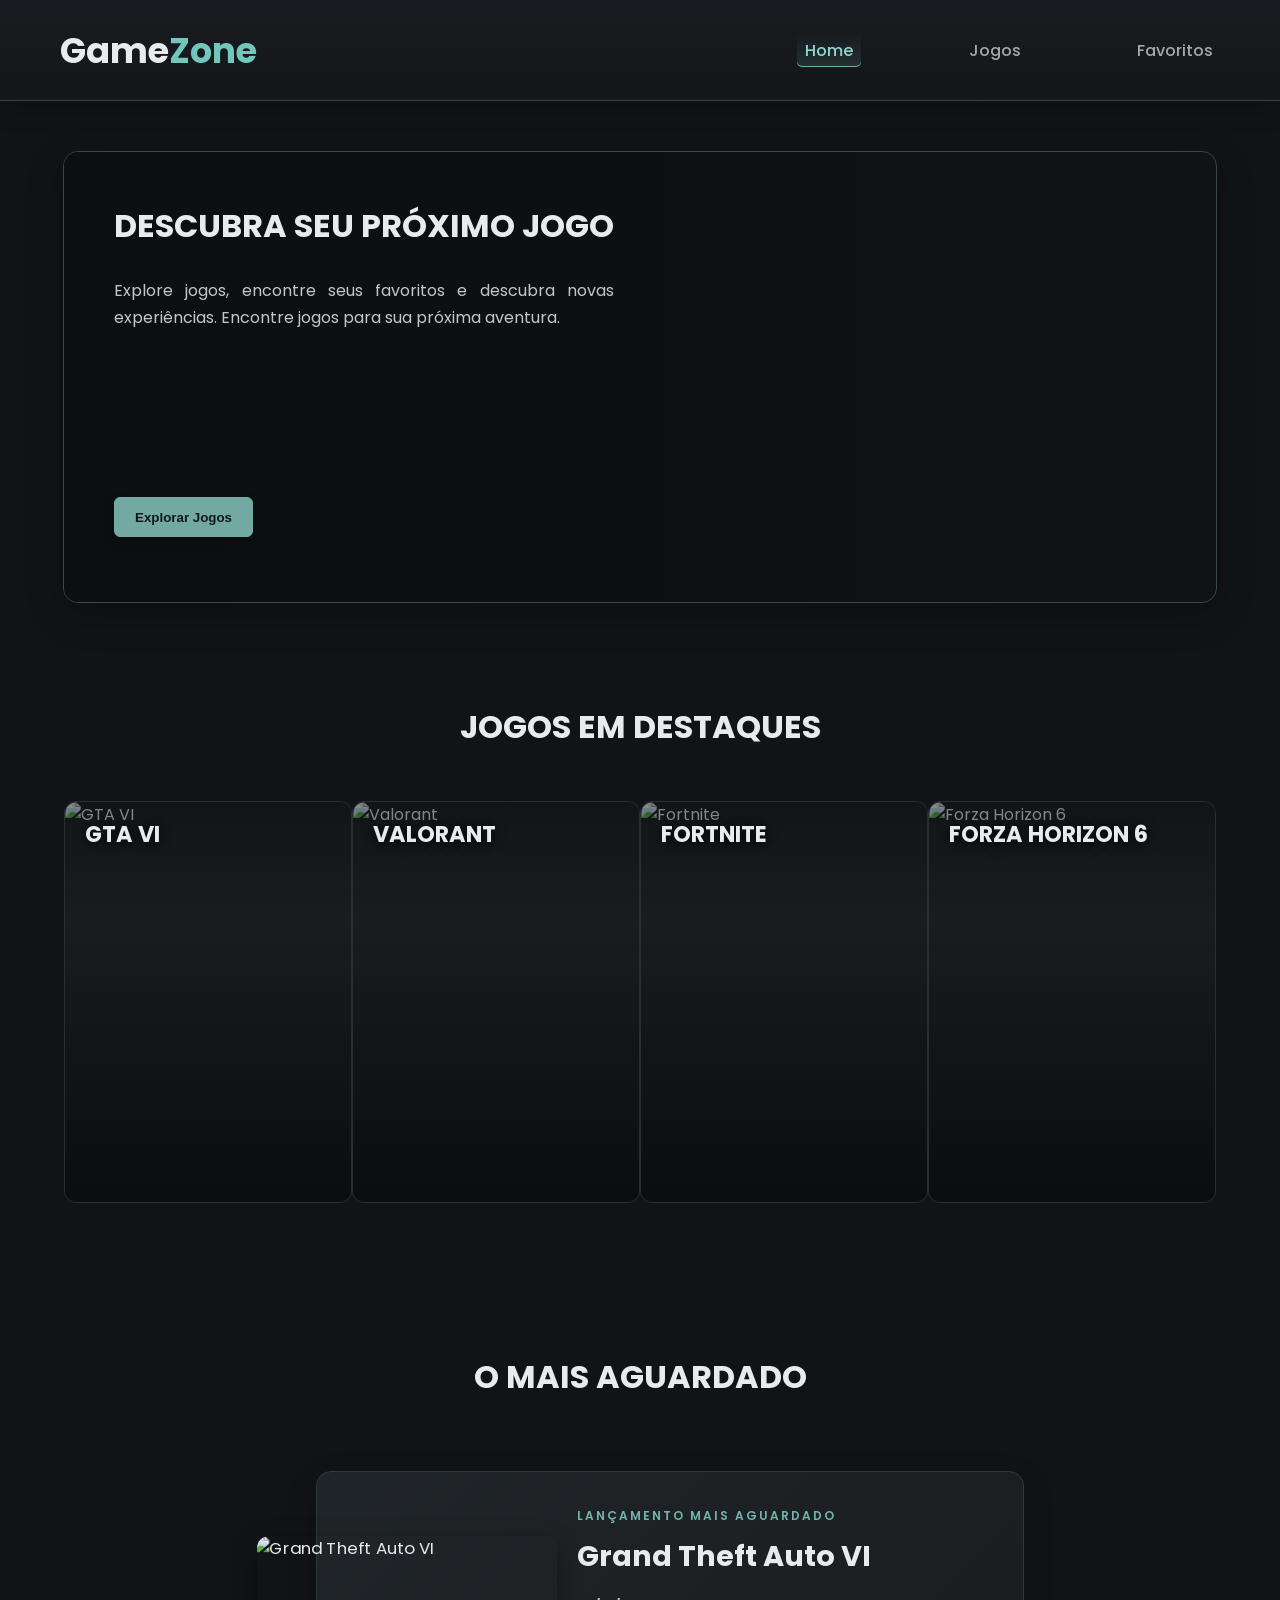
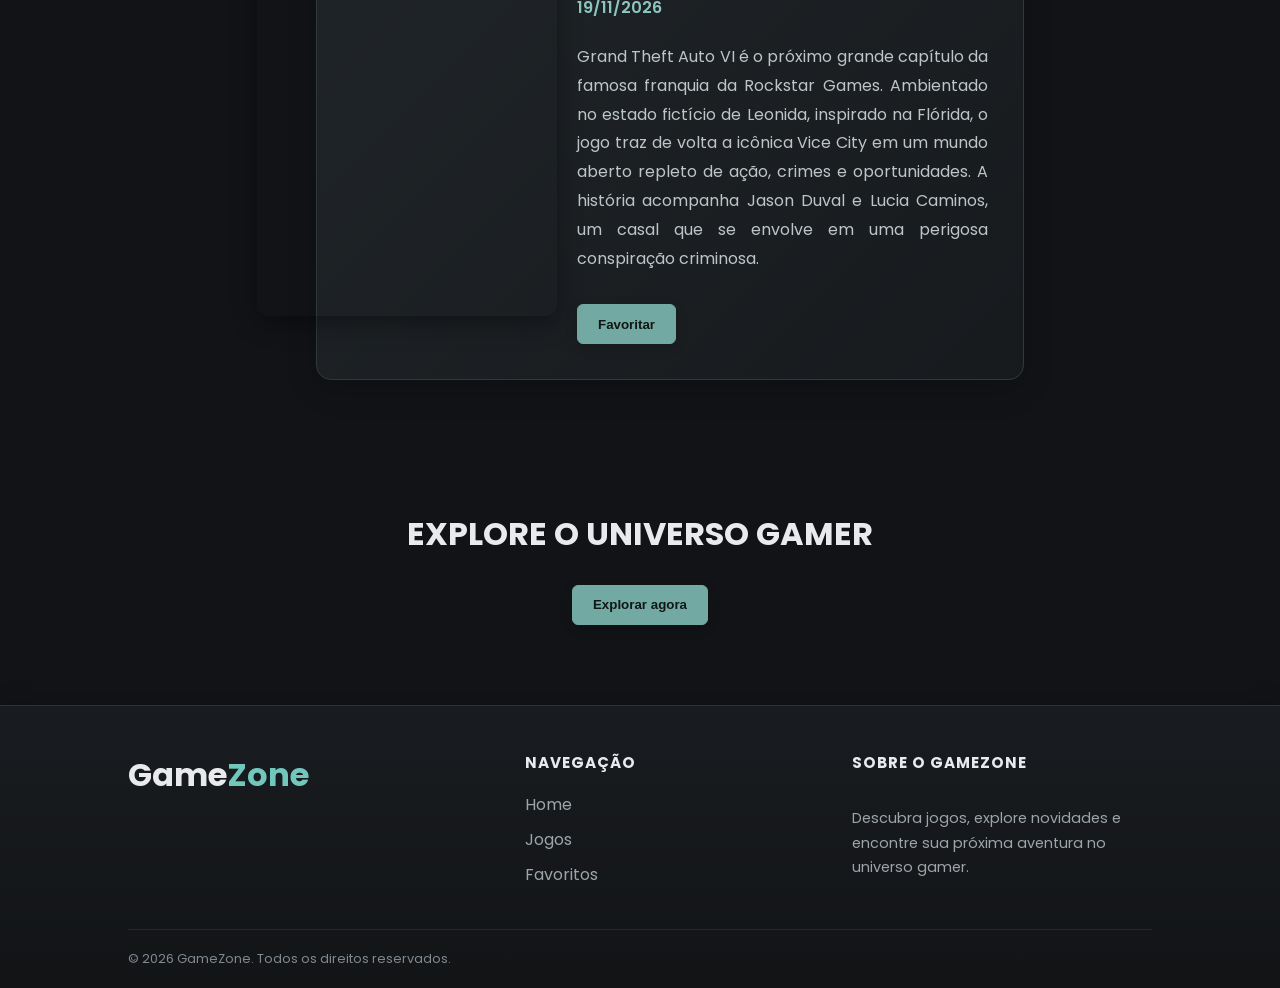
==== commit 54c36b4b: "Tela de favoritos, HTML - CSS - JS" ====
--- a/index.html
+++ b/index.html
@@ -82,7 +82,7 @@
                     <p>
                         Grand Theft Auto VI é o próximo grande capítulo da famosa franquia da Rockstar Games. Ambientado no estado fictício de Leonida, inspirado na Flórida, o jogo traz de volta a icônica Vice City em um mundo aberto repleto de ação, crimes e oportunidades. A história acompanha Jason Duval e Lucia Caminos, um casal que se envolve em uma perigosa conspiração criminosa.
                     </p>
-                    <button class="btn btn-favorito-painel"  type="button" data-jogo="gta-vi">♡ Favoritar</button>
+                    <button class="btn btn-favorito-painel"  type="button" data-jogo="gta-vi">Favoritar</button>
                 </div>
             </div>
         </section>
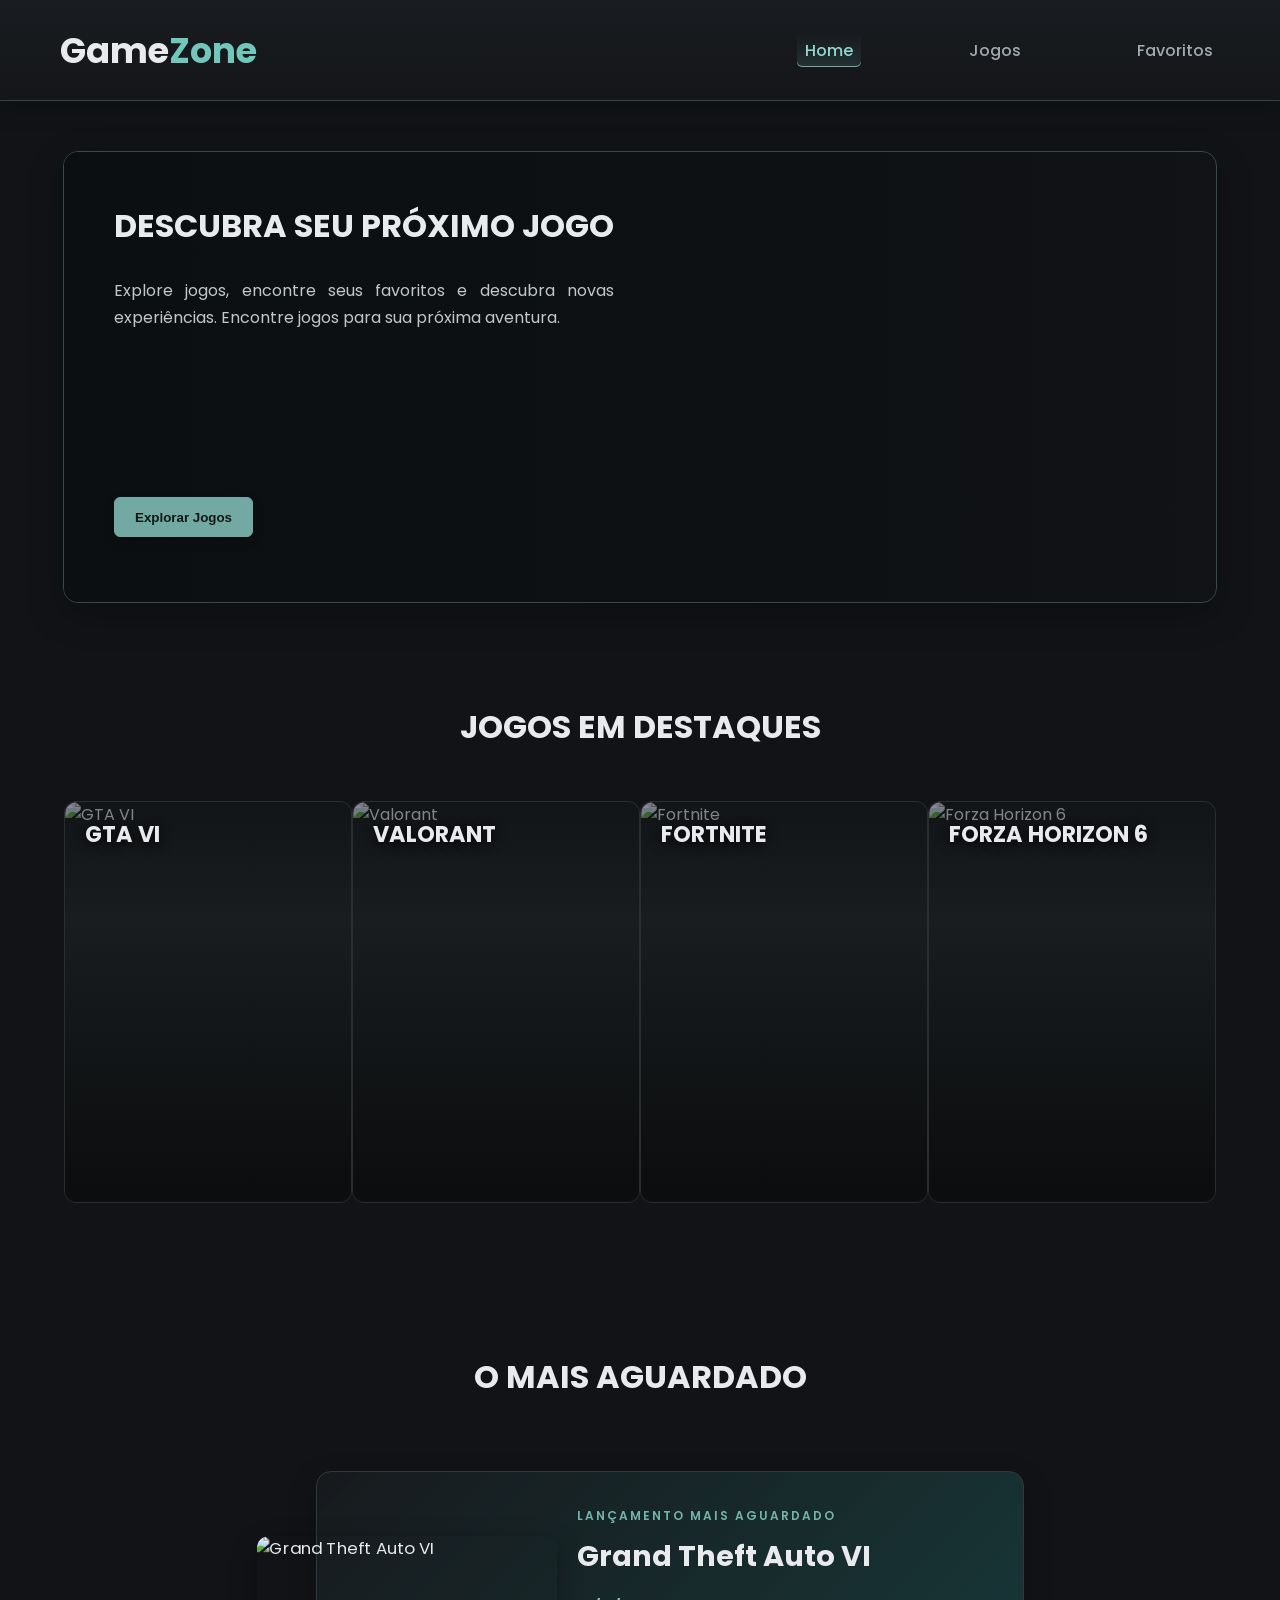
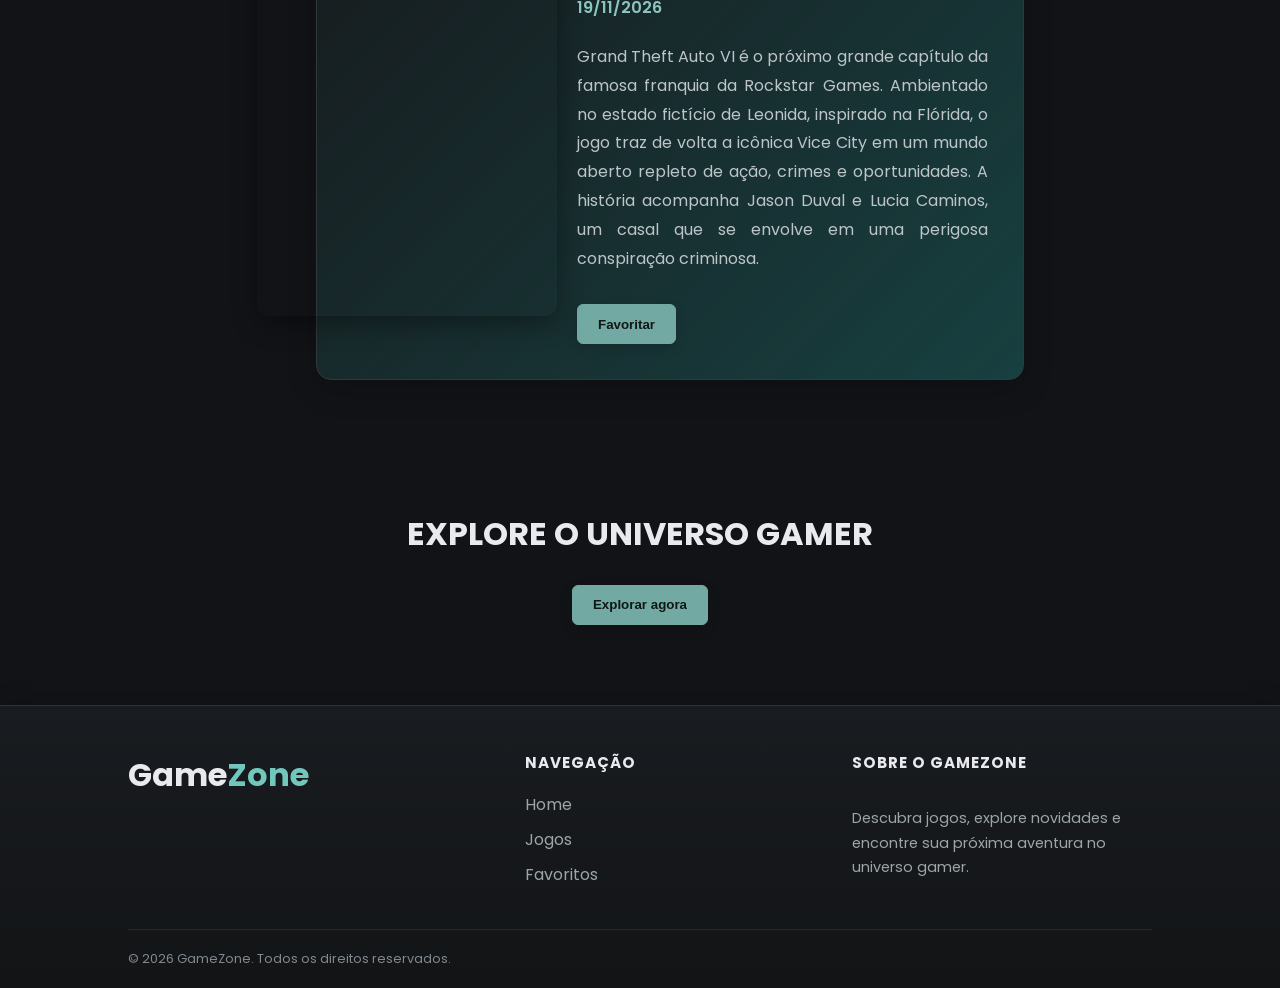
==== commit b6a11026: "Projeto finalizado" ====
--- a/index.html
+++ b/index.html
@@ -36,28 +36,28 @@
 
             <article class="cards">
                 <div class="card" data-jogo="gta-vi">
-                    <img src="https://viciados.net/wp-content/uploads/2025/11/GTA-VI-Grand-Theft-Auto-6-Rockstar-Games-Jason-Lucia-Wallpaper-2026-797x448.webp" alt="GTA VI">
+                    <img src="https://s3-gamezone-bucket-378040395811-us-east-2-an.s3.us-east-2.amazonaws.com/images/gta6.jpg" alt="GTA VI">
                     <h2>GTA VI</h2>
                     <p>Explore Vice City com Jason e Lucia em uma aventura de mundo aberto repleta de crimes, ação e perigos.</p>
                     <button class="btn-favorito" type="button" data-jogo="gta-vi">Favoritar</button>
                 </div>
 
                 <div class="card" data-jogo="valorant">
-                    <img src="https://m.media-amazon.com/images/M/MV5BZmQwMjQ2ZTUtZmM5MC00MTdkLWIxYzgtODU1NzQ4Zjg4NmMxXkEyXkFqcGc@._V1_.jpg" alt="Valorant">
+                    <img src="https://s3-gamezone-bucket-378040395811-us-east-2-an.s3.us-east-2.amazonaws.com/images/valorant.jpg" alt="Valorant">
                     <h2>VALORANT</h2>
                     <p>Forme sua equipe, escolha um agente com habilidades únicas e dispute partidas táticas de tiro.</p>
                     <button class="btn-favorito" type="button" data-jogo="valorant">Favoritar</button>
                 </div>
 
                 <div class="card" data-jogo="fortnite">
-                    <img src="https://m.media-amazon.com/images/M/MV5BOWJlODRkMDMtYjAxNy00NDEzLTk1MTctZmUyMjc2OTM0N2EwXkEyXkFqcGc@._V1_FMjpg_UX1000_.jpg" alt="Fortnite">
+                    <img src="https://s3-gamezone-bucket-378040395811-us-east-2-an.s3.us-east-2.amazonaws.com/images/fortinite.jpg" alt="Fortnite">
                     <h2>FORTNITE</h2>
                     <p>Caia na ilha, encontre equipamentos, enfrente outros jogadores e lute para ser o último sobrevivente.</p>
                     <button class="btn-favorito" type="button" data-jogo="fortnite">Favoritar</button>
                 </div>
 
                 <div class="card" data-jogo="forza-horizon-6">
-                    <img src="https://encrypted-tbn0.gstatic.com/images?q=tbn:ANd9GcR3tabDHJ6jqEUUNy_Fo7VwoREbiiMvBc53QCFkuirrHg&s=10" alt="Forza Horizon 6">
+                    <img src="https://s3-gamezone-bucket-378040395811-us-east-2-an.s3.us-east-2.amazonaws.com/images/forzaHorizon6.jpg" alt="Forza Horizon 6">
                     <h2>FORZA HORIZON 6</h2>
                     <p>Explore cenários impressionantes, dirija carros incríveis e participe de corridas e desafios automobilísticos.</p>
                     <button class="btn-favorito" type="button" data-jogo="forza-horizon-6">Favoritar</button>
@@ -70,7 +70,7 @@
 
             <div class="painel-jogo">
                 <div class="painel-img">
-                    <img src="https://www.rockstargames.com/VI/_next/static/media/Official_Cover_Art_landscape.12.uu2irr.2_a.jpg?akim=1&imdensity=1&imwidth=640" alt="Grand Theft Auto VI">
+                    <img src="https://s3-gamezone-bucket-378040395811-us-east-2-an.s3.us-east-2.amazonaws.com/images/gta6Card.webp" alt="Grand Theft Auto VI">
                 </div>
 
                 <div class="panel-conteudo">
--- a/CSS/style.css
+++ b/CSS/style.css
@@ -288,16 +288,11 @@
     padding: 35px 35px 35px 260px;
     border: 1px solid #303a3c;
     border-radius: 15px;
-    background: linear-gradient(135deg, #202529, #171a1d);
+    background: linear-gradient(135deg, #171a1d, #29bbb444    );
     box-shadow: 0 10px 30px rgba(0, 0, 0, 0.18);
     transition: border-color 0.35s ease, box-shadow 0.35s ease;
 }
 
-.painel-jogo:hover {
-    border-color: #526e6a;
-    box-shadow: 0 12px 35px rgba(0, 0, 0, 0.25),
-                0 0 20px rgba(114, 199, 189, 0.05);
-}
 
 .painel-img {
     position: absolute;
@@ -313,11 +308,6 @@
     transition: box-shadow 0.35s ease;
 }
 
-.painel-jogo:hover .painel-img {
-    box-shadow: 0 10px 30px rgba(0, 0, 0, 0.4),
-                0 0 16px rgba(114, 199, 189, 0.09);
-}
-
 .painel-img img {
     width: 100%;
     height: 100%;
@@ -325,16 +315,6 @@
     object-position: center;
     border-radius: 12px;
     transform: scale(1.05);
-    transition: transform 0.5s ease, filter 0.5s ease;
-}
-
-.painel-jogo:hover .painel-img img {
-    transform: scale(1.09);
-    filter: brightness(1.04);
-}
-
-.panel-conteudo {
-    flex: 1;
 }
 
 .legenda-section {
@@ -344,13 +324,11 @@
     font-weight: 600;
     letter-spacing: 2px;
     margin-bottom: 10px;
-    transition: color 0.3s ease;
 }
 
 .panel-conteudo h2 {
     margin: 0 0 10px;
     font-size: 1.8em;
-    transition: color 0.3s ease;
 }
 
 .panel-conteudo .data-lancamento {
